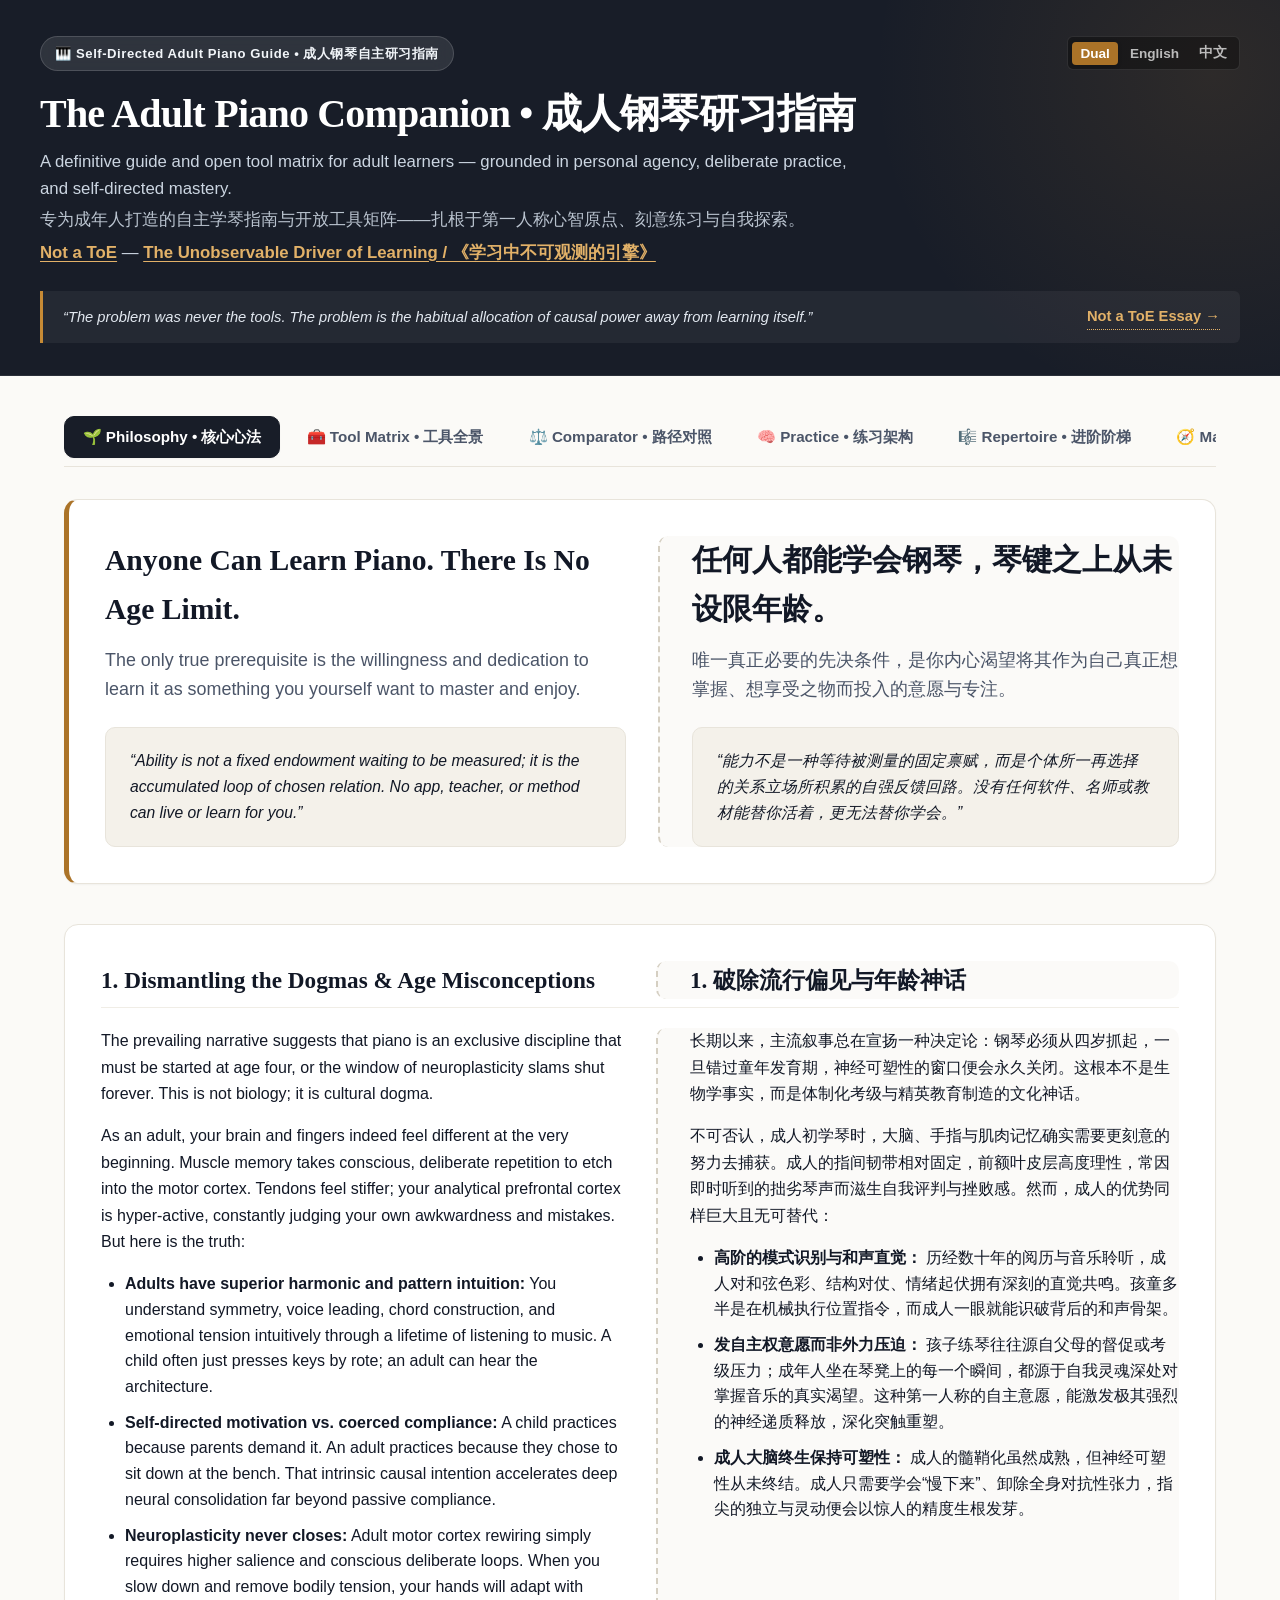
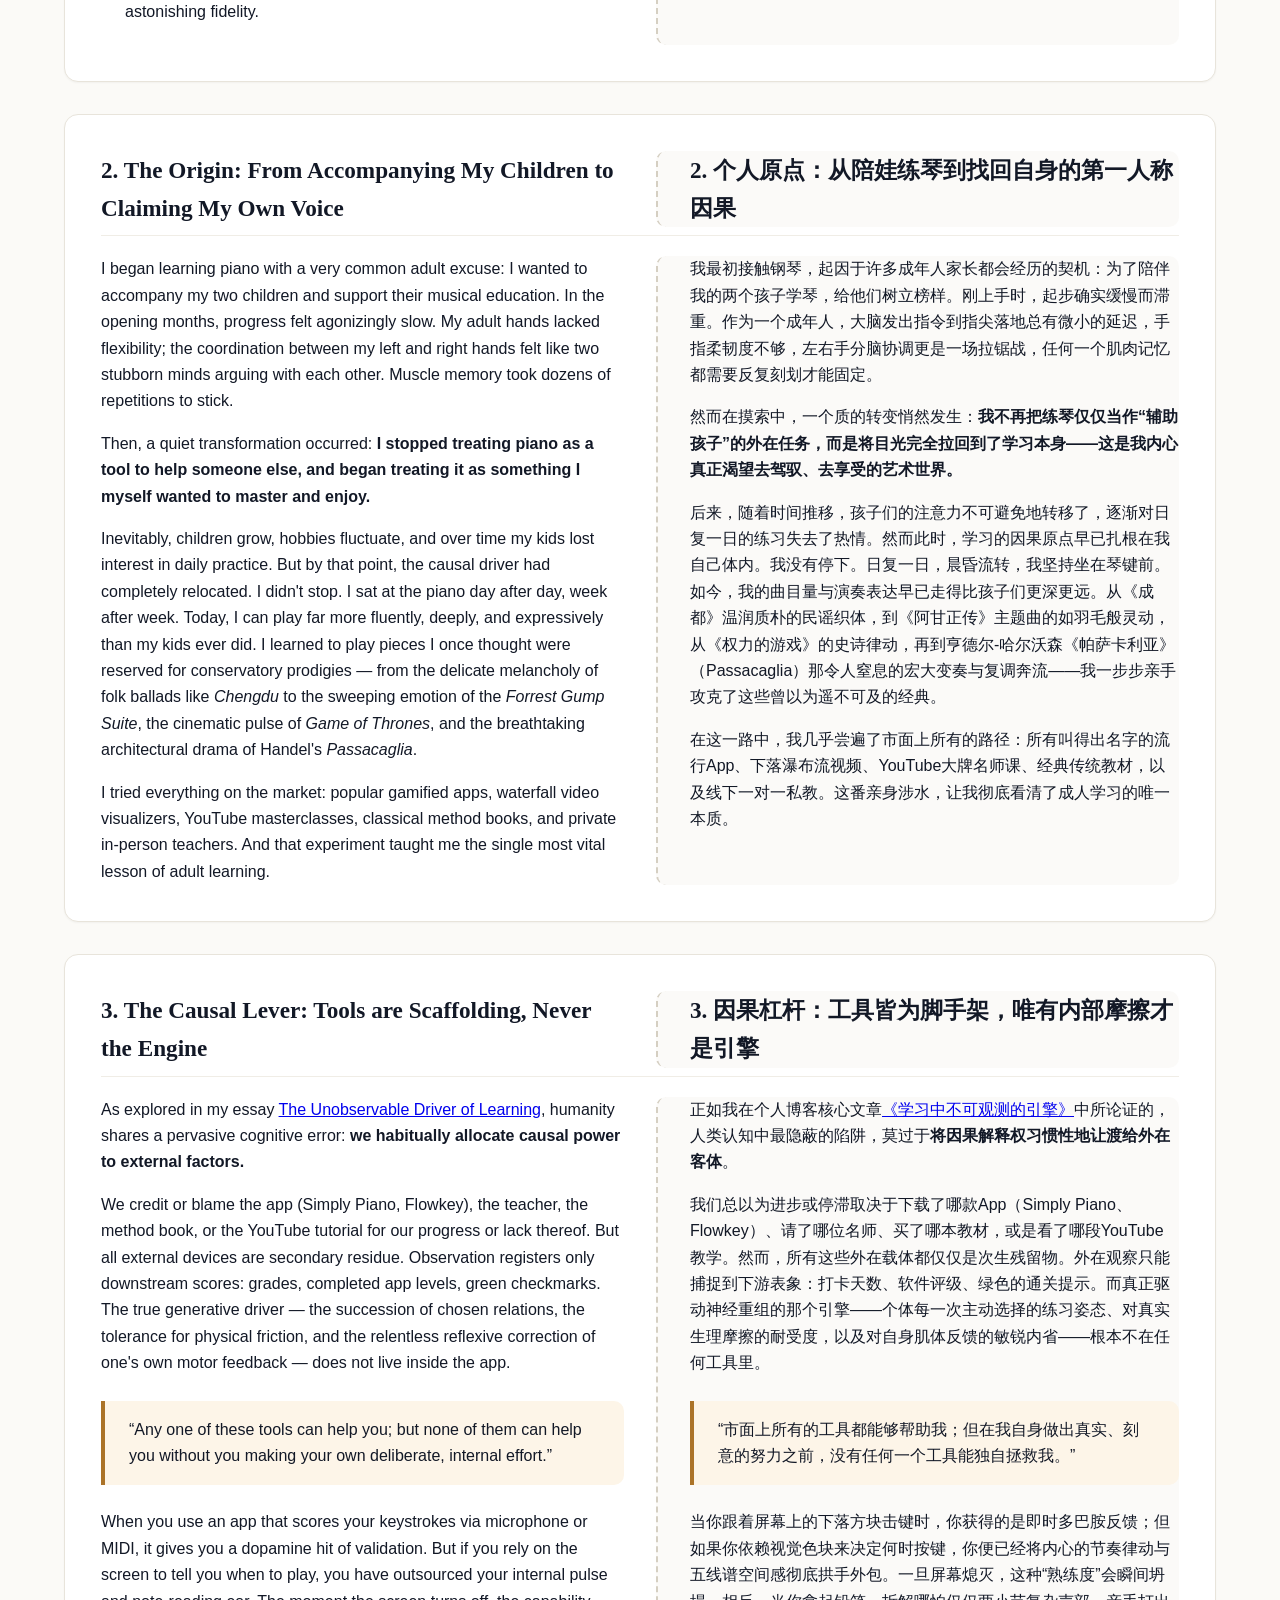
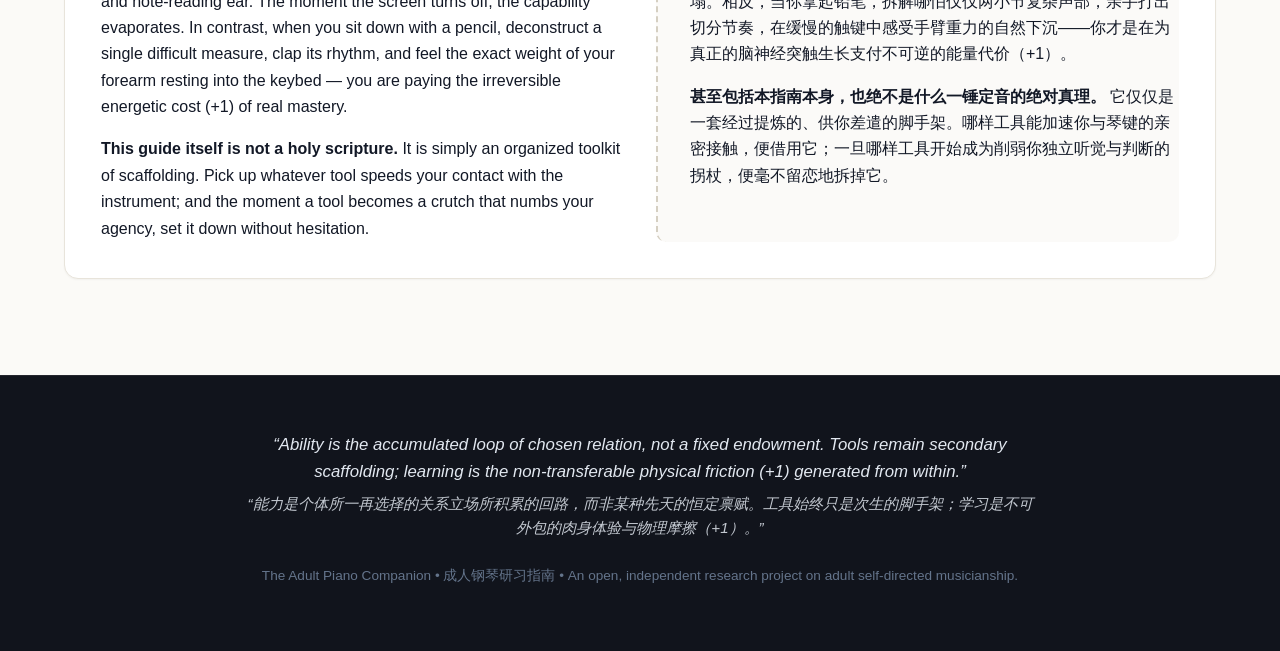
==== index.html @ a23da020 "Initial commit: The Adult Piano Companion (Dual language minimal guide)" ====
<!DOCTYPE html>
<html lang="en">
<head>
  <meta charset="UTF-8">
  <meta name="viewport" content="width=device-width, initial-scale=1.0">
  <title>The Adult Piano Companion • 成人钢琴研习指南与工具全景</title>
  <meta name="description" content="A definitive, minimal, and elegant guide to learning piano as an adult. Comprehensive tool matrix, trade-off comparisons, deliberate practice frameworks, and curated repertoire ladders grounded in personal agency.">
  <meta http-equiv="Cache-Control" content="no-cache, no-store, must-revalidate">
  <meta http-equiv="Pragma" content="no-cache">
  <meta http-equiv="Expires" content="0">
  <link rel="stylesheet" href="styles.css?v=20260910">
  <link rel="icon" href="data:image/svg+xml,<svg xmlns=%22http://www.w3.org/2000/svg%22 viewBox=%220 0 100 100%22><text y=%22.9em%22 font-size=%2290%22>🎹</text></svg>">
</head>
<body>

  <!-- Site Header -->
  <header id="site-header">
    <div class="header-container">
      <div class="header-top-bar">
        <span id="site-badge" class="site-badge">🎹 Self-Directed Adult Piano Guide</span>

        <!-- Language Switcher: Dual / English / 中文 -->
        <div class="lang-switcher-wrapper" aria-label="Language Mode">
          <div class="lang-row">
            <button class="lang-btn active" data-mode="dual">Dual</button>
            <button class="lang-btn" data-mode="en">English</button>
            <button class="lang-btn" data-mode="zh">中文</button>
          </div>
        </div>
      </div>

      <h1 id="site-title">The Adult Piano Companion</h1>
      <p id="site-subtitle">
        A definitive guide and open tool matrix for adult learners — grounded in personal agency, deliberate practice, and the living philosophy of self-directed mastery.
      </p>

      <!-- Ground Quote Bar -->
      <div class="ground-quote-bar">
        <span>“The problem was never the tools. The problem is the habitual allocation of causal power away from learning itself.”</span>
        <a href="https://powerpig99.github.io/not-a-toe/posts/the-unobservable-driver-of-learning/" target="_blank" rel="noopener noreferrer">Not a ToE Essay →</a>
      </div>
    </div>
  </header>

  <!-- Main Content -->
  <main>
    <!-- Navigation Tabs -->
    <div class="nav-tabs-wrapper">
      <nav class="nav-tabs" aria-label="Main Navigation">
        <button id="tab-btn-philosophy" class="tab-btn active" data-tab="philosophy">🌱 Philosophy & Ground</button>
        <button id="tab-btn-matrix" class="tab-btn" data-tab="matrix">🧰 Tool Matrix</button>
        <button id="tab-btn-comparator" class="tab-btn" data-tab="comparator">⚖️ Trade-off Comparator</button>
        <button id="tab-btn-practice" class="tab-btn" data-tab="practice">🧠 Practice Architecture</button>
        <button id="tab-btn-repertoire" class="tab-btn" data-tab="repertoire">🎼 Repertoire Ladder</button>
        <button id="tab-btn-matcher" class="tab-btn" data-tab="matcher">🧭 Toolkit Matcher</button>
      </nav>
    </div>

    <!-- TAB 1: Philosophy & Ground -->
    <section id="tab-philosophy" class="tab-pane active">
      <div id="philosophy-content">
        <!-- Rendered by app.js -->
      </div>
    </section>

    <!-- TAB 2: Tool Matrix -->
    <section id="tab-matrix" class="tab-pane">
      <!-- Search & Filters -->
      <div class="controls-panel">
        <div class="search-box">
          <span class="search-icon">🔍</span>
          <input type="text" id="search-input" class="search-input" placeholder="Search by tool, book, app, author, technique, or keyword...">
        </div>

        <div class="filters-wrapper">
          <!-- Category Filter -->
          <div class="filter-row">
            <span class="filter-label">Category:</span>
            <div class="pill-group">
              <button id="filter-cat-all" class="pill-btn active" data-cat="all">All Categories</button>
              <button id="filter-cat-apps" class="pill-btn" data-cat="apps">Interactive Apps</button>
              <button id="filter-cat-scores" class="pill-btn" data-cat="scores">Sheet Music & Readers</button>
              <button id="filter-cat-theory" class="pill-btn" data-cat="theory">Ear Training & Theory</button>
              <button id="filter-cat-youtube" class="pill-btn" data-cat="youtube">YouTube Mentors</button>
              <button id="filter-cat-books" class="pill-btn" data-cat="books">Method Books & Literature</button>
              <button id="filter-cat-hardware" class="pill-btn" data-cat="hardware">Hardware & Ergonomics</button>
            </div>
          </div>

          <!-- Skill Level Filter -->
          <div class="filter-row">
            <span class="filter-label">Level:</span>
            <div class="pill-group">
              <button id="filter-level-all" class="pill-btn active" data-level="all">All Stages</button>
              <button id="filter-level-beginner" class="pill-btn" data-level="beginner">Absolute Beginner</button>
              <button id="filter-level-intermediate" class="pill-btn" data-level="intermediate">Intermediate</button>
              <button id="filter-level-advanced" class="pill-btn" data-level="advanced">Advanced</button>
            </div>
          </div>

          <!-- Cost Filter -->
          <div class="filter-row">
            <span class="filter-label">Cost:</span>
            <div class="pill-group">
              <button id="filter-cost-all" class="pill-btn active" data-cost="all">Any Cost</button>
              <button id="filter-cost-free" class="pill-btn" data-cost="free">Free / Open</button>
              <button id="filter-cost-paid" class="pill-btn" data-cost="paid">Paid / Sub</button>
            </div>
          </div>
        </div>
      </div>

      <!-- Results Meta -->
      <div class="tool-results-bar">
        <span id="tool-count">Showing 32 curated resources</span>
      </div>

      <!-- Tools Grid -->
      <div id="tool-grid" class="tool-grid">
        <!-- Rendered by app.js -->
      </div>
    </section>

    <!-- TAB 3: Trade-off Comparator -->
    <section id="tab-comparator" class="tab-pane">
      <div class="section-intro">
        <h2 class="section-title">Critical Trade-offs in Adult Piano Learning</h2>
        <p class="section-subtitle">Every tool or methodology is temporary scaffolding. Compare alternatives honestly to find your genuine high-leverage driver.</p>
      </div>
      <div id="comparator-content">
        <!-- Rendered by app.js -->
      </div>
    </section>

    <!-- TAB 4: Practice Architecture & Neuroplasticity -->
    <section id="tab-practice" class="tab-pane">
      <div class="section-intro">
        <h2 class="section-title">Adult Neuroplasticity & Practice Architecture</h2>
        <p class="section-subtitle">Adults do not lack neurological adaptability; they lack deliberate, tension-free feedback loops. Master the four-stage cycle and time-boxed blueprints.</p>
      </div>
      <div id="practice-content">
        <!-- Rendered by app.js -->
      </div>
    </section>

    <!-- TAB 5: Repertoire Ladder -->
    <section id="tab-repertoire" class="tab-pane">
      <div class="section-intro">
        <h2 class="section-title">Curated Adult Repertoire Ladder</h2>
        <p class="section-subtitle">Progressive musical milestones that respect adult sensibilities — from foundational coordination to expressive masterpieces like Chengdu, Forrest Gump, and Handel's Passacaglia.</p>
      </div>
      <div id="repertoire-content">
        <!-- Rendered by app.js -->
      </div>
    </section>

    <!-- TAB 6: Interactive Toolkit Matcher -->
    <section id="tab-matcher" class="tab-pane">
      <div class="section-intro" style="text-align: center;">
        <h2 class="section-title">Interactive Toolkit Matcher</h2>
        <p class="section-subtitle" style="margin: 0 auto;">Answer 4 brief questions to instantly generate your tailored self-directed learning blueprint and practice cadence.</p>
      </div>
      <div id="matcher-content">
        <!-- Rendered by app.js -->
      </div>
    </section>
  </main>

  <!-- Tool Detail Modal Drawer -->
  <div id="tool-modal-overlay" class="modal-overlay" role="dialog" aria-modal="true">
    <div class="modal-content">
      <button id="tool-modal-close" class="modal-close-btn" aria-label="Close Modal">✕</button>
      <div id="tool-modal-body">
        <!-- Injected dynamically -->
      </div>
    </div>
  </div>

  <!-- Site Footer -->
  <footer id="site-footer">
    <div class="footer-container" style="max-width: 900px; margin: 0 auto;">
      <p id="footer-quote" class="footer-quote">
        “Ability is the accumulated loop of chosen relation, not a fixed endowment. Tools remain secondary scaffolding; learning is the non-transferable physical friction (+1) generated from within.”
      </p>
      <p id="footer-note" class="footer-note">
        The Adult Piano Companion • An open, independent research project on adult self-directed musicianship.
      </p>
    </div>
  </footer>

  <!-- Scripts -->
  <script src="i18n.js"></script>
  <script src="app.js"></script>
</body>
</html>
---- styles.css ----
/* ==========================================================================
   The Adult Piano Companion - Design System & Styles
   Minimal, Elegant, Ivory/Ebony Aesthetics for Self-Directed Learners
   ========================================================================== */

:root {
  --bg: #fbfaf7;
  --bg-subtle: #f4f1ea;
  --surface: #ffffff;
  --surface-raised: #ffffff;
  --surface-hover: #faf8f3;
  --border: #e8e4db;
  --border-light: #f0ede6;
  --border-dark: #d5cfc2;

  --ink-primary: #121826;
  --ink-secondary: #4b5568;
  --ink-muted: #738096;
  --ink-faint: #9aa5b6;

  --accent-bronze: #ab7328;
  --accent-bronze-dark: #8c5a1a;
  --accent-bronze-light: #fdf5e8;
  --accent-gold: #c68a35;

  --piano-black: #11141c;
  --piano-ebony: #181d28;
  --piano-ivory: #fffffb;

  --badge-green: #1a4d36;
  --badge-green-bg: #e8f5ee;
  --badge-blue: #1d4ed8;
  --badge-blue-bg: #eff6ff;
  --badge-purple: #6b21a8;
  --badge-purple-bg: #f5f3ff;
  --badge-amber: #b45309;
  --badge-amber-bg: #fef3c7;

  --radius-sm: 6px;
  --radius-md: 10px;
  --radius-lg: 14px;
  --radius-xl: 20px;
  --radius-full: 9999px;

  --shadow-sm: 0 1px 2px rgba(18, 24, 38, 0.04);
  --shadow-md: 0 4px 12px rgba(18, 24, 38, 0.06);
  --shadow-lg: 0 10px 25px -4px rgba(18, 24, 38, 0.08), 0 4px 10px -2px rgba(18, 24, 38, 0.04);
  --shadow-lift: 0 14px 30px -4px rgba(18, 24, 38, 0.12);

  --transition-fast: 0.15s cubic-bezier(0.4, 0, 0.2, 1);
  --transition-smooth: 0.25s cubic-bezier(0.16, 1, 0.3, 1);
}

/* Reset & Box Sizing */
*, *::before, *::after {
  box-sizing: border-box;
  margin: 0;
  padding: 0;
}

html {
  font-size: 16px;
  scroll-behavior: smooth;
  -webkit-text-size-adjust: 100%;
}

body {
  font-family: -apple-system, BlinkMacSystemFont, "Segoe UI", Roboto, "PingFang SC", "Hiragino Sans GB", "Microsoft YaHei", sans-serif;
  background-color: var(--bg);
  color: var(--ink-primary);
  line-height: 1.65;
  -webkit-font-smoothing: antialiased;
  -moz-osx-font-smoothing: grayscale;
}

/* Header & Banner */
header#site-header {
  background: var(--piano-ebony);
  color: #ffffff;
  padding: 2.25rem 1.5rem 2rem;
  border-bottom: 1px solid rgba(255, 255, 255, 0.08);
  position: relative;
  overflow: hidden;
}

header#site-header::after {
  content: "";
  position: absolute;
  top: 0;
  right: 0;
  bottom: 0;
  width: 35%;
  background: radial-gradient(circle at 85% 20%, rgba(198, 138, 53, 0.12) 0%, transparent 70%);
  pointer-events: none;
}

.header-container {
  max-width: 1200px;
  margin: 0 auto;
  position: relative;
  z-index: 2;
}

.header-top-bar {
  display: flex;
  justify-content: space-between;
  align-items: center;
  margin-bottom: 1.25rem;
  flex-wrap: wrap;
  gap: 1rem;
}

.site-badge {
  display: inline-flex;
  align-items: center;
  gap: 0.5rem;
  background-color: rgba(255, 255, 255, 0.1);
  backdrop-filter: blur(10px);
  color: #f1f5f9;
  font-size: 0.82rem;
  font-weight: 600;
  letter-spacing: 0.04em;
  padding: 0.35rem 0.9rem;
  border-radius: var(--radius-full);
  border: 1px solid rgba(255, 255, 255, 0.15);
}

/* Language Switcher */
.lang-switcher-wrapper {
  display: inline-flex;
  flex-direction: row;
  align-items: center;
  gap: 8px;
}

.lang-row {
  display: inline-flex;
  align-items: center;
  gap: 4px;
  background: rgba(0, 0, 0, 0.35);
  padding: 3px 4px;
  border-radius: var(--radius-sm);
  border: 1px solid rgba(255, 255, 255, 0.1);
}

.lang-btn {
  background: transparent;
  border: none;
  color: rgba(255, 255, 255, 0.7);
  font-size: 0.85rem;
  font-weight: 600;
  padding: 4px 8px;
  border-radius: 4px;
  cursor: pointer;
  transition: var(--transition-fast);
  display: inline-flex;
  align-items: center;
  gap: 4px;
}

.lang-btn:hover {
  color: #ffffff;
  background: rgba(255, 255, 255, 0.12);
}

.lang-btn.active {
  background: var(--accent-bronze);
  color: #ffffff;
  box-shadow: 0 1px 4px rgba(0, 0, 0, 0.2);
}

.secondary-lang-row .lang-btn {
  font-size: 0.8rem;
  opacity: 0.85;
}

.secondary-lang-row .lang-btn.active {
  background: rgba(255, 255, 255, 0.25);
  color: #ffffff;
}

/* Header Headings */
h1#site-title {
  font-family: "Playfair Display", Georgia, "Times New Roman", serif;
  font-size: 2.5rem;
  font-weight: 700;
  letter-spacing: -0.02em;
  line-height: 1.15;
  margin-bottom: 0.75rem;
  color: #ffffff;
}

p#site-subtitle {
  font-size: 1.05rem;
  color: #cbd5e1;
  max-width: 820px;
  line-height: 1.6;
}

.blog-subtitle-link {
  color: #e2b168;
  font-weight: 600;
  text-decoration: underline;
  text-underline-offset: 3px;
  transition: var(--transition-fast);
}

.blog-subtitle-link:hover {
  color: #ffffff;
}

/* Ground Anchor Quote Banner */
.ground-quote-bar {
  margin-top: 1.5rem;
  background: rgba(255, 255, 255, 0.05);
  border-left: 3px solid var(--accent-gold);
  padding: 0.85rem 1.25rem;
  border-radius: 0 var(--radius-sm) var(--radius-sm) 0;
  font-size: 0.92rem;
  color: #e2e8f0;
  font-style: italic;
  display: flex;
  align-items: center;
  justify-content: space-between;
  flex-wrap: wrap;
  gap: 0.5rem;
}

.ground-quote-bar a {
  color: #e2b168;
  font-style: normal;
  font-weight: 600;
  text-decoration: none;
  border-bottom: 1px dotted #e2b168;
}

.ground-quote-bar a:hover {
  color: #ffffff;
  border-bottom-color: #ffffff;
}

/* Main Container */
main {
  max-width: 1200px;
  margin: 0 auto;
  padding: 2rem 1.5rem 4rem;
}

/* Navigation Tabs */
.nav-tabs-wrapper {
  margin-bottom: 2rem;
  border-bottom: 1px solid var(--border);
  position: sticky;
  top: 0;
  background: var(--bg);
  z-index: 20;
  padding-top: 0.5rem;
}

.nav-tabs {
  display: flex;
  gap: 0.5rem;
  overflow-x: auto;
  scrollbar-width: none;
  -webkit-overflow-scrolling: touch;
  padding-bottom: 0.5rem;
}

.nav-tabs::-webkit-scrollbar {
  display: none;
}

.tab-btn {
  background: transparent;
  border: 1px solid transparent;
  font-size: 0.95rem;
  font-weight: 600;
  color: var(--ink-secondary);
  padding: 0.6rem 1.1rem;
  border-radius: var(--radius-md);
  cursor: pointer;
  white-space: nowrap;
  transition: var(--transition-fast);
  display: inline-flex;
  align-items: center;
  gap: 0.45rem;
}

.tab-btn:hover {
  background: var(--bg-subtle);
  color: var(--ink-primary);
}

.tab-btn.active {
  background: var(--piano-ebony);
  color: #ffffff;
  border-color: var(--piano-ebony);
  box-shadow: var(--shadow-sm);
}

/* Section Containers */
section.tab-pane {
  display: none;
  animation: fadeIn 0.3s cubic-bezier(0.16, 1, 0.3, 1);
}

section.tab-pane.active {
  display: block;
}

@keyframes fadeIn {
  from { opacity: 0; transform: translateY(6px); }
  to { opacity: 1; transform: translateY(0); }
}

/* Section Header Typography */
.section-intro {
  margin-bottom: 2rem;
}

.section-title {
  font-family: "Playfair Display", Georgia, serif;
  font-size: 2rem;
  color: var(--ink-primary);
  margin-bottom: 0.4rem;
  letter-spacing: -0.01em;
}

.section-subtitle {
  font-size: 1.05rem;
  color: var(--ink-secondary);
  max-width: 800px;
}

/* ==========================================================================
   Bilingual Container for Dual Mode
   ========================================================================== */
.bilingual-grid {
  display: grid;
  grid-template-columns: 1fr;
  gap: 1.5rem;
}

.has-secondary-lang .bilingual-grid {
  grid-template-columns: 1fr 1fr;
  gap: 2rem;
}

.bilingual-col-primary {
  min-width: 0;
}

.bilingual-col-secondary {
  min-width: 0;
  border-left: 2px dashed var(--border-dark);
  padding-left: 2rem;
  background: rgba(244, 241, 234, 0.35);
  border-radius: var(--radius-md);
}

.bilingual-badge-tag {
  display: inline-block;
  font-size: 0.72rem;
  font-weight: 700;
  text-transform: uppercase;
  letter-spacing: 0.08em;
  padding: 2px 6px;
  border-radius: 4px;
  margin-bottom: 0.75rem;
  background: var(--border-dark);
  color: var(--ink-secondary);
}

/* ==========================================================================
   Tab 1: Philosophy Section Styles
   ========================================================================== */
.philosophy-hero-card {
  background: var(--surface);
  border: 1px solid var(--border);
  border-radius: var(--radius-lg);
  padding: 2.25rem;
  box-shadow: var(--shadow-sm);
  margin-bottom: 2.5rem;
  position: relative;
  border-left: 5px solid var(--accent-bronze);
}

.philosophy-hero-card h2 {
  font-family: "Playfair Display", Georgia, serif;
  font-size: 1.85rem;
  margin-bottom: 0.75rem;
  color: var(--ink-primary);
}

.philosophy-hero-card p.lead {
  font-size: 1.12rem;
  color: var(--ink-secondary);
  margin-bottom: 1.5rem;
  line-height: 1.6;
}

.philosophy-quote-box {
  background: var(--bg-subtle);
  border-radius: var(--radius-md);
  padding: 1.25rem 1.5rem;
  border: 1px solid var(--border);
  font-style: italic;
  color: var(--ink-primary);
  position: relative;
  font-size: 0.98rem;
}

.philosophy-article {
  background: var(--surface);
  border: 1px solid var(--border);
  border-radius: var(--radius-lg);
  padding: 2.25rem;
  margin-bottom: 2rem;
  box-shadow: var(--shadow-sm);
}

.philosophy-article h3 {
  font-family: "Playfair Display", Georgia, serif;
  font-size: 1.45rem;
  margin-bottom: 1.25rem;
  color: var(--ink-primary);
  border-bottom: 1px solid var(--border-light);
  padding-bottom: 0.5rem;
}

.philosophy-article p {
  margin-bottom: 1rem;
  color: var(--ink-primary);
  font-size: 1rem;
}

.philosophy-article p:last-child {
  margin-bottom: 0;
}

.philosophy-article ul {
  margin: 1rem 0 1.25rem 1.5rem;
  color: var(--ink-primary);
}

.philosophy-article li {
  margin-bottom: 0.65rem;
  line-height: 1.6;
}

.philosophy-article blockquote {
  margin: 1.5rem 0;
  padding: 1rem 1.5rem;
  background: var(--accent-bronze-light);
  border-left: 4px solid var(--accent-bronze);
  border-radius: 0 var(--radius-md) var(--radius-md) 0;
  font-weight: 500;
  color: var(--accent-bronze-dark);
}

/* ==========================================================================
   Tab 2: Tool Matrix Section Styles
   ========================================================================== */
.controls-panel {
  background: var(--surface);
  border: 1px solid var(--border);
  border-radius: var(--radius-lg);
  padding: 1.5rem;
  margin-bottom: 2rem;
  box-shadow: var(--shadow-sm);
}

.search-box {
  position: relative;
  margin-bottom: 1.25rem;
}

.search-icon {
  position: absolute;
  left: 1rem;
  top: 50%;
  transform: translateY(-50%);
  font-size: 1.1rem;
  color: var(--ink-muted);
  pointer-events: none;
}

.search-input {
  width: 100%;
  padding: 0.8rem 1rem 0.8rem 2.8rem;
  font-size: 1rem;
  border: 1px solid var(--border);
  border-radius: var(--radius-md);
  background: var(--bg);
  color: var(--ink-primary);
  transition: var(--transition-fast);
  outline: none;
}

.search-input:focus {
  border-color: var(--accent-bronze);
  background: #ffffff;
  box-shadow: 0 0 0 3px rgba(171, 115, 40, 0.15);
}

.filters-wrapper {
  display: flex;
  flex-direction: column;
  gap: 0.85rem;
}

.filter-row {
  display: flex;
  align-items: center;
  gap: 0.65rem;
  flex-wrap: wrap;
}

.filter-label {
  font-size: 0.85rem;
  font-weight: 700;
  color: var(--ink-secondary);
  min-width: 85px;
  text-transform: uppercase;
  letter-spacing: 0.04em;
}

.pill-group {
  display: flex;
  flex-wrap: wrap;
  gap: 0.4rem;
}

.pill-btn {
  background: var(--bg);
  border: 1px solid var(--border);
  font-size: 0.84rem;
  font-weight: 600;
  color: var(--ink-secondary);
  padding: 0.35rem 0.75rem;
  border-radius: var(--radius-full);
  cursor: pointer;
  transition: var(--transition-fast);
}

.pill-btn:hover {
  border-color: var(--ink-muted);
  color: var(--ink-primary);
}

.pill-btn.active {
  background: var(--piano-ebony);
  color: #ffffff;
  border-color: var(--piano-ebony);
}

/* Tool Grid */
.tool-results-bar {
  display: flex;
  justify-content: space-between;
  align-items: center;
  margin-bottom: 1.25rem;
  font-size: 0.9rem;
  color: var(--ink-muted);
}

.tool-grid {
  display: grid;
  grid-template-columns: repeat(auto-fill, minmax(350px, 1fr));
  gap: 1.5rem;
}

.tool-card {
  background: var(--surface);
  border: 1px solid var(--border);
  border-radius: var(--radius-lg);
  padding: 1.6rem;
  box-shadow: var(--shadow-sm);
  display: flex;
  flex-direction: column;
  transition: var(--transition-smooth);
  position: relative;
}

.tool-card:hover {
  transform: translateY(-4px);
  box-shadow: var(--shadow-md);
  border-color: var(--border-dark);
}

.tool-card-header {
  display: flex;
  justify-content: space-between;
  align-items: flex-start;
  gap: 0.75rem;
  margin-bottom: 0.85rem;
}

.tool-card-title {
  font-family: "Playfair Display", Georgia, serif;
  font-size: 1.25rem;
  font-weight: 700;
  color: var(--ink-primary);
  line-height: 1.3;
}

.tool-badge-pill {
  font-size: 0.72rem;
  font-weight: 700;
  padding: 0.25rem 0.6rem;
  border-radius: var(--radius-full);
  text-transform: uppercase;
  letter-spacing: 0.05em;
  white-space: nowrap;
}

.badge-free {
  background: var(--badge-green-bg);
  color: var(--badge-green);
}

.badge-paid {
  background: var(--badge-amber-bg);
  color: var(--badge-amber);
}

.tool-tag-row {
  display: flex;
  flex-wrap: wrap;
  gap: 0.35rem;
  margin-bottom: 1rem;
}

.tool-tag {
  font-size: 0.75rem;
  background: var(--bg-subtle);
  color: var(--ink-secondary);
  padding: 2px 7px;
  border-radius: 4px;
  border: 1px solid var(--border-light);
}

.tool-summary {
  font-size: 0.95rem;
  color: var(--ink-secondary);
  line-height: 1.55;
  margin-bottom: 1.25rem;
  flex-grow: 1;
}

.tool-highlights-box {
  background: var(--bg);
  border-radius: var(--radius-md);
  padding: 0.9rem;
  margin-bottom: 1.25rem;
  font-size: 0.86rem;
  border: 1px solid var(--border-light);
}

.tool-highlights-box strong {
  display: block;
  font-size: 0.78rem;
  text-transform: uppercase;
  letter-spacing: 0.04em;
  color: var(--ink-muted);
  margin-bottom: 0.35rem;
}

.tool-card-footer {
  display: flex;
  justify-content: space-between;
  align-items: center;
  padding-top: 0.85rem;
  border-top: 1px solid var(--border-light);
}

.tool-details-btn {
  background: transparent;
  border: none;
  color: var(--accent-bronze);
  font-weight: 700;
  font-size: 0.9rem;
  cursor: pointer;
  transition: var(--transition-fast);
  padding: 4px 0;
}

.tool-details-btn:hover {
  color: var(--accent-bronze-dark);
  text-decoration: underline;
}

.platform-icons {
  display: flex;
  gap: 0.4rem;
  font-size: 0.85rem;
  color: var(--ink-muted);
}

/* ==========================================================================
   Tab 3: Comparator Section Styles
   ========================================================================== */
.comparator-card {
  background: var(--surface);
  border: 1px solid var(--border);
  border-radius: var(--radius-lg);
  padding: 2.25rem;
  margin-bottom: 2.5rem;
  box-shadow: var(--shadow-sm);
}

.comparator-header {
  margin-bottom: 1.5rem;
  border-bottom: 1px solid var(--border);
  padding-bottom: 1rem;
}

.comparator-topic {
  font-family: "Playfair Display", Georgia, serif;
  font-size: 1.5rem;
  color: var(--ink-primary);
  margin-bottom: 0.35rem;
}

.comparator-overview {
  font-size: 1rem;
  color: var(--ink-secondary);
}

.comparator-duel-grid {
  display: grid;
  grid-template-columns: 1fr 1fr;
  gap: 1.5rem;
  margin-bottom: 1.75rem;
}

.duel-column {
  background: var(--bg);
  border-radius: var(--radius-md);
  padding: 1.4rem;
  border: 1px solid var(--border);
}

.duel-title {
  font-size: 1.15rem;
  font-weight: 700;
  margin-bottom: 1rem;
  color: var(--ink-primary);
  display: flex;
  align-items: center;
  gap: 0.5rem;
}

.duel-list {
  list-style: none;
}

.duel-list li {
  font-size: 0.92rem;
  line-height: 1.5;
  margin-bottom: 0.65rem;
  display: flex;
  align-items: flex-start;
  gap: 0.5rem;
}

.duel-list.pros li::before {
  content: "✓";
  color: #16a34a;
  font-weight: 700;
}

.duel-list.cons li::before {
  content: "✕";
  color: #dc2626;
  font-weight: 700;
}

.comparator-verdict {
  background: var(--accent-bronze-light);
  border-left: 4px solid var(--accent-bronze);
  border-radius: 0 var(--radius-md) var(--radius-md) 0;
  padding: 1.25rem 1.5rem;
}

.verdict-heading {
  font-size: 0.85rem;
  font-weight: 700;
  text-transform: uppercase;
  letter-spacing: 0.06em;
  color: var(--accent-bronze-dark);
  margin-bottom: 0.35rem;
}

.verdict-text {
  font-size: 0.98rem;
  color: var(--ink-primary);
  line-height: 1.6;
}

/* ==========================================================================
   Tab 4: Practice Architecture Styles
   ========================================================================== */
.practice-cycle-grid {
  display: grid;
  grid-template-columns: repeat(auto-fit, minmax(250px, 1fr));
  gap: 1.5rem;
  margin-bottom: 3rem;
}

.cycle-step-card {
  background: var(--surface);
  border: 1px solid var(--border);
  border-radius: var(--radius-lg);
  padding: 1.75rem;
  box-shadow: var(--shadow-sm);
  position: relative;
  overflow: hidden;
}

.cycle-step-number {
  font-family: "Playfair Display", Georgia, serif;
  font-size: 2.8rem;
  font-weight: 800;
  color: rgba(171, 115, 40, 0.18);
  position: absolute;
  top: 0.5rem;
  right: 1rem;
  line-height: 1;
}

.cycle-step-title {
  font-size: 1.15rem;
  font-weight: 700;
  color: var(--ink-primary);
  margin-bottom: 0.75rem;
  position: relative;
  z-index: 1;
}

.cycle-step-desc {
  font-size: 0.94rem;
  color: var(--ink-secondary);
  line-height: 1.6;
  position: relative;
  z-index: 1;
}

.blueprint-container {
  margin-top: 2rem;
}

.blueprint-card {
  background: var(--surface);
  border: 1px solid var(--border);
  border-radius: var(--radius-lg);
  padding: 2rem;
  margin-bottom: 1.5rem;
  box-shadow: var(--shadow-sm);
}

.blueprint-header {
  display: flex;
  align-items: center;
  gap: 1rem;
  margin-bottom: 1.25rem;
  border-bottom: 1px solid var(--border-light);
  padding-bottom: 0.75rem;
}

.blueprint-badge {
  background: var(--piano-ebony);
  color: #ffffff;
  font-weight: 700;
  font-size: 0.95rem;
  padding: 0.4rem 0.9rem;
  border-radius: var(--radius-sm);
}

.blueprint-title {
  font-size: 1.25rem;
  font-weight: 700;
  color: var(--ink-primary);
}

.blueprint-timeline {
  display: flex;
  flex-direction: column;
  gap: 0.75rem;
}

.timeline-item {
  display: flex;
  align-items: flex-start;
  gap: 1rem;
  background: var(--bg);
  padding: 0.85rem 1.1rem;
  border-radius: var(--radius-md);
  border: 1px solid var(--border-light);
}

.timeline-time {
  font-family: ui-monospace, SFMono-Regular, monospace;
  font-size: 0.85rem;
  font-weight: 700;
  color: var(--accent-bronze-dark);
  min-width: 65px;
  background: var(--accent-bronze-light);
  padding: 2px 6px;
  border-radius: 4px;
  text-align: center;
}

.timeline-activity {
  font-size: 0.94rem;
  color: var(--ink-primary);
}

/* ==========================================================================
   Tab 5: Repertoire Ladder Styles
   ========================================================================== */
.ladder-level-card {
  background: var(--surface);
  border: 1px solid var(--border);
  border-radius: var(--radius-lg);
  padding: 2rem;
  margin-bottom: 2rem;
  box-shadow: var(--shadow-sm);
}

.ladder-header {
  display: flex;
  align-items: flex-start;
  gap: 1rem;
  margin-bottom: 1.5rem;
  border-bottom: 1px solid var(--border-light);
  padding-bottom: 1rem;
}

.level-indicator {
  background: var(--accent-bronze);
  color: #ffffff;
  font-family: "Playfair Display", Georgia, serif;
  font-size: 1.3rem;
  font-weight: 700;
  width: 44px;
  height: 44px;
  border-radius: var(--radius-md);
  display: flex;
  align-items: center;
  justify-content: center;
  flex-shrink: 0;
}

.level-titles h3 {
  font-family: "Playfair Display", Georgia, serif;
  font-size: 1.4rem;
  color: var(--ink-primary);
  margin-bottom: 0.25rem;
}

.level-titles p {
  font-size: 0.95rem;
  color: var(--ink-muted);
}

.repertoire-pieces-grid {
  display: grid;
  grid-template-columns: repeat(auto-fit, minmax(320px, 1fr));
  gap: 1.25rem;
}

.piece-card {
  background: var(--bg);
  border: 1px solid var(--border);
  border-radius: var(--radius-md);
  padding: 1.35rem;
}

.piece-title {
  font-size: 1.1rem;
  font-weight: 700;
  color: var(--ink-primary);
  margin-bottom: 0.2rem;
}

.piece-composer {
  font-size: 0.85rem;
  color: var(--accent-bronze-dark);
  font-weight: 600;
  margin-bottom: 0.85rem;
}

.piece-detail-row {
  font-size: 0.9rem;
  margin-bottom: 0.65rem;
  line-height: 1.5;
}

.piece-detail-row strong {
  color: var(--ink-secondary);
}

.piece-tip-box {
  margin-top: 0.85rem;
  padding: 0.75rem;
  background: rgba(255, 255, 255, 0.8);
  border-left: 3px solid var(--accent-bronze);
  border-radius: 0 4px 4px 0;
  font-size: 0.88rem;
  color: var(--ink-primary);
  font-style: italic;
}

/* ==========================================================================
   Tab 6: Interactive Matcher Styles
   ========================================================================== */
.matcher-card {
  background: var(--surface);
  border: 1px solid var(--border);
  border-radius: var(--radius-xl);
  padding: 2.5rem;
  box-shadow: var(--shadow-sm);
  max-width: 860px;
  margin: 0 auto;
}

.quiz-progress-bar {
  height: 6px;
  background: var(--border-light);
  border-radius: var(--radius-full);
  margin-bottom: 2rem;
  overflow: hidden;
}

.quiz-progress-fill {
  height: 100%;
  width: 25%;
  background: var(--accent-bronze);
  transition: width 0.3s ease;
}

.quiz-question-box {
  margin-bottom: 2rem;
}

.quiz-question-title {
  font-family: "Playfair Display", Georgia, serif;
  font-size: 1.45rem;
  color: var(--ink-primary);
  margin-bottom: 1.5rem;
}

.quiz-options-list {
  display: flex;
  flex-direction: column;
  gap: 0.9rem;
}

.quiz-option-btn {
  background: var(--bg);
  border: 2px solid var(--border);
  border-radius: var(--radius-md);
  padding: 1.15rem 1.4rem;
  text-align: left;
  font-size: 1rem;
  color: var(--ink-primary);
  cursor: pointer;
  transition: var(--transition-fast);
  display: flex;
  align-items: center;
  justify-content: space-between;
}

.quiz-option-btn:hover {
  border-color: var(--accent-bronze);
  background: #ffffff;
  transform: translateX(4px);
}

.quiz-option-btn.selected {
  border-color: var(--accent-bronze);
  background: var(--accent-bronze-light);
  font-weight: 600;
}

.quiz-result-container {
  display: none;
  animation: fadeIn 0.4s ease;
}

.quiz-result-box {
  background: var(--bg);
  border: 1px solid var(--border);
  border-radius: var(--radius-lg);
  padding: 2rem;
  margin-bottom: 2rem;
}

.blueprint-result-header {
  margin-bottom: 1.5rem;
  padding-bottom: 1rem;
  border-bottom: 1px solid var(--border);
}

.blueprint-result-header h3 {
  font-family: "Playfair Display", Georgia, serif;
  font-size: 1.6rem;
  color: var(--ink-primary);
}

.recommendation-group {
  margin-bottom: 1.5rem;
}

.recommendation-group h4 {
  font-size: 0.9rem;
  text-transform: uppercase;
  letter-spacing: 0.05em;
  color: var(--accent-bronze-dark);
  margin-bottom: 0.5rem;
}

.recommendation-group ul {
  margin-left: 1.25rem;
  font-size: 0.98rem;
  color: var(--ink-primary);
}

.recommendation-group li {
  margin-bottom: 0.45rem;
}

/* ==========================================================================
   Modal Drawer for Deep Tool View
   ========================================================================== */
.modal-overlay {
  position: fixed;
  top: 0;
  left: 0;
  right: 0;
  bottom: 0;
  background: rgba(17, 20, 28, 0.7);
  backdrop-filter: blur(6px);
  z-index: 100;
  display: none;
  align-items: center;
  justify-content: center;
  padding: 1.5rem;
  animation: fadeIn 0.2s ease;
}

.modal-content {
  background: var(--surface);
  border-radius: var(--radius-xl);
  max-width: 760px;
  width: 100%;
  max-height: 85vh;
  overflow-y: auto;
  box-shadow: var(--shadow-lift);
  border: 1px solid var(--border);
  padding: 2.5rem;
  position: relative;
}

.modal-close-btn {
  position: absolute;
  top: 1.5rem;
  right: 1.5rem;
  background: var(--bg);
  border: 1px solid var(--border);
  border-radius: var(--radius-full);
  width: 36px;
  height: 36px;
  cursor: pointer;
  display: flex;
  align-items: center;
  justify-content: center;
  font-size: 1.1rem;
  color: var(--ink-secondary);
  transition: var(--transition-fast);
}

.modal-close-btn:hover {
  background: var(--ink-primary);
  color: #ffffff;
}

/* Footer */
footer#site-footer {
  background: var(--piano-black);
  color: #94a3b8;
  padding: 3.5rem 1.5rem 4rem;
  border-top: 1px solid rgba(255, 255, 255, 0.08);
  text-align: center;
  font-size: 0.92rem;
}

.footer-quote {
  max-width: 800px;
  margin: 0 auto 1.5rem;
  font-style: italic;
  color: #e2e8f0;
  font-size: 1.05rem;
  line-height: 1.6;
}

.footer-note {
  color: #64748b;
  font-size: 0.85rem;
}

/* ==========================================================================
   Responsive Breakpoints
   ========================================================================== */
@media (max-width: 900px) {
  .has-secondary-lang .bilingual-grid {
    grid-template-columns: 1fr;
    gap: 1.5rem;
  }
  .bilingual-col-secondary {
    border-left: none;
    border-top: 2px dashed var(--border-dark);
    padding-left: 0;
    padding-top: 1.5rem;
  }
  .comparator-duel-grid {
    grid-template-columns: 1fr;
  }
}

@media (max-width: 650px) {
  h1#site-title {
    font-size: 1.9rem;
  }
  .header-top-bar {
    flex-direction: column;
    align-items: flex-start;
  }
  .tool-grid {
    grid-template-columns: 1fr;
  }
  .practice-cycle-grid {
    grid-template-columns: 1fr;
  }
  .modal-content {
    padding: 1.5rem;
  }
}
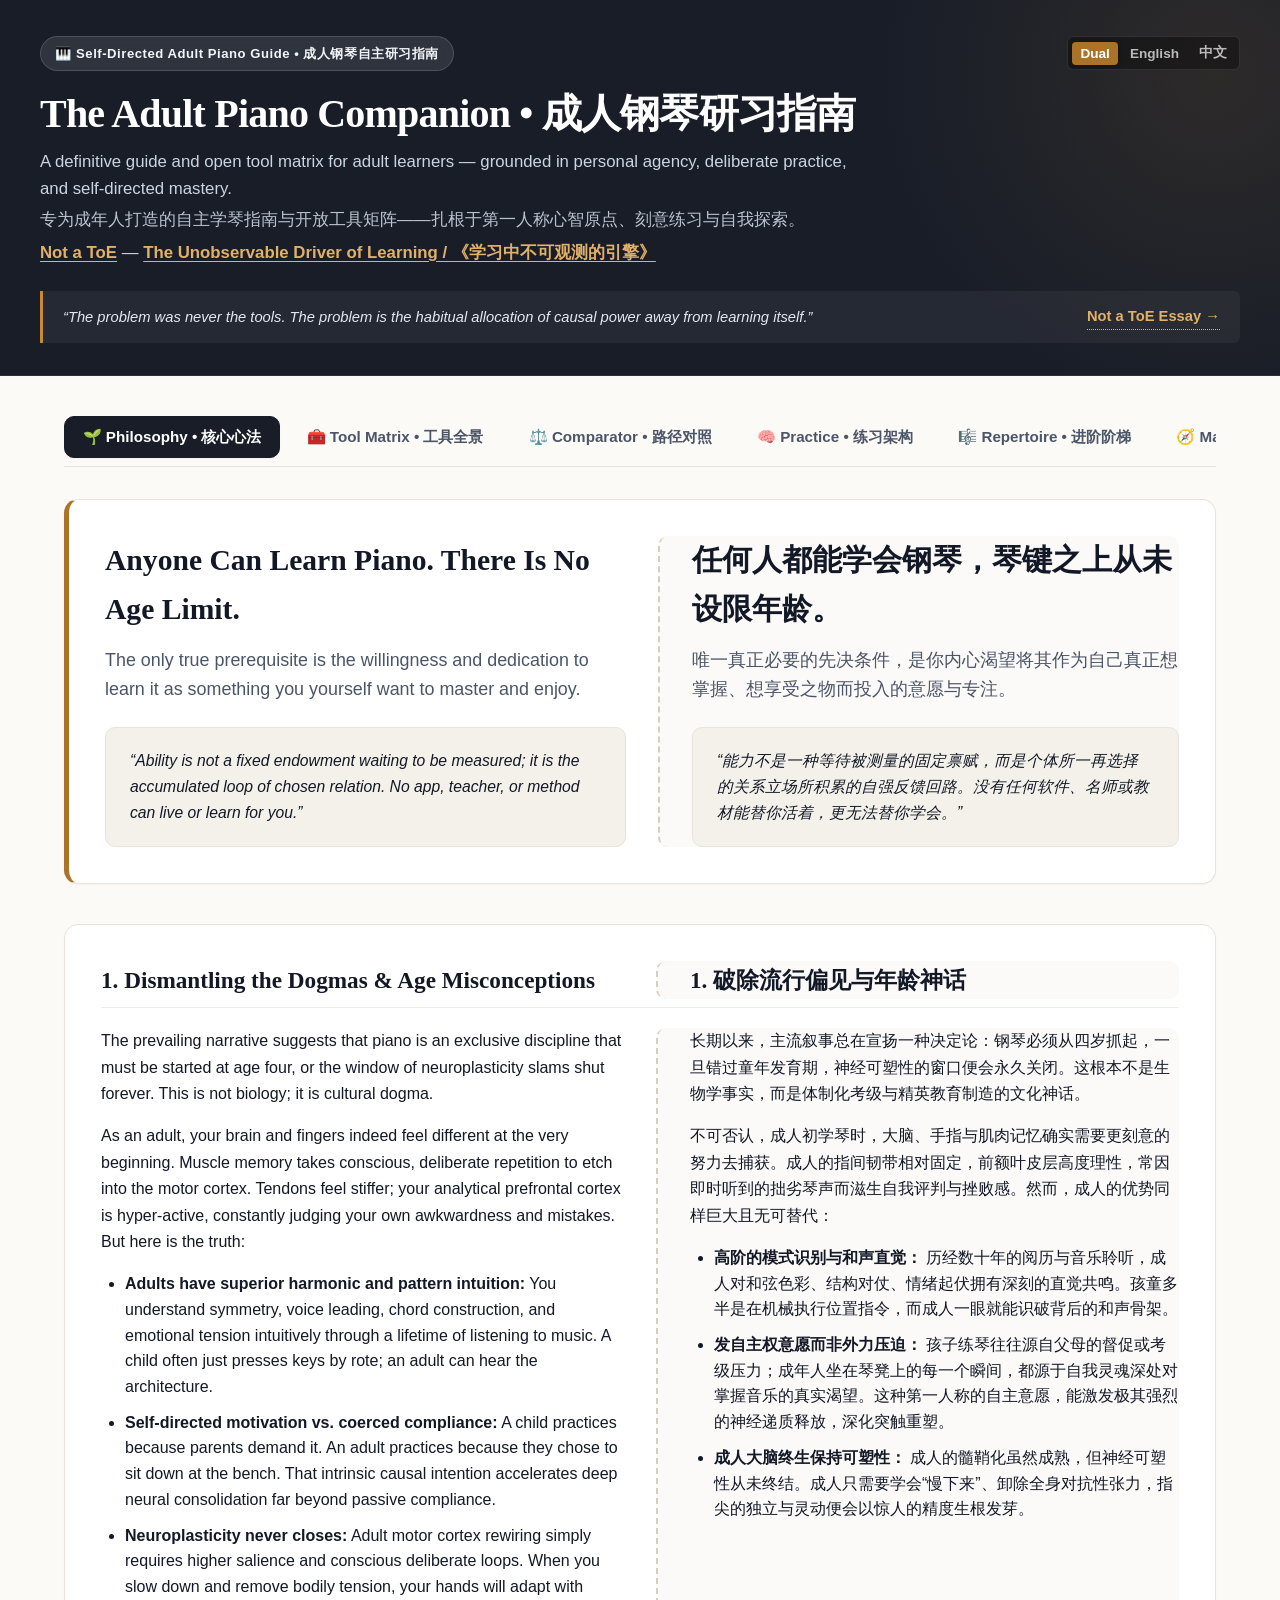
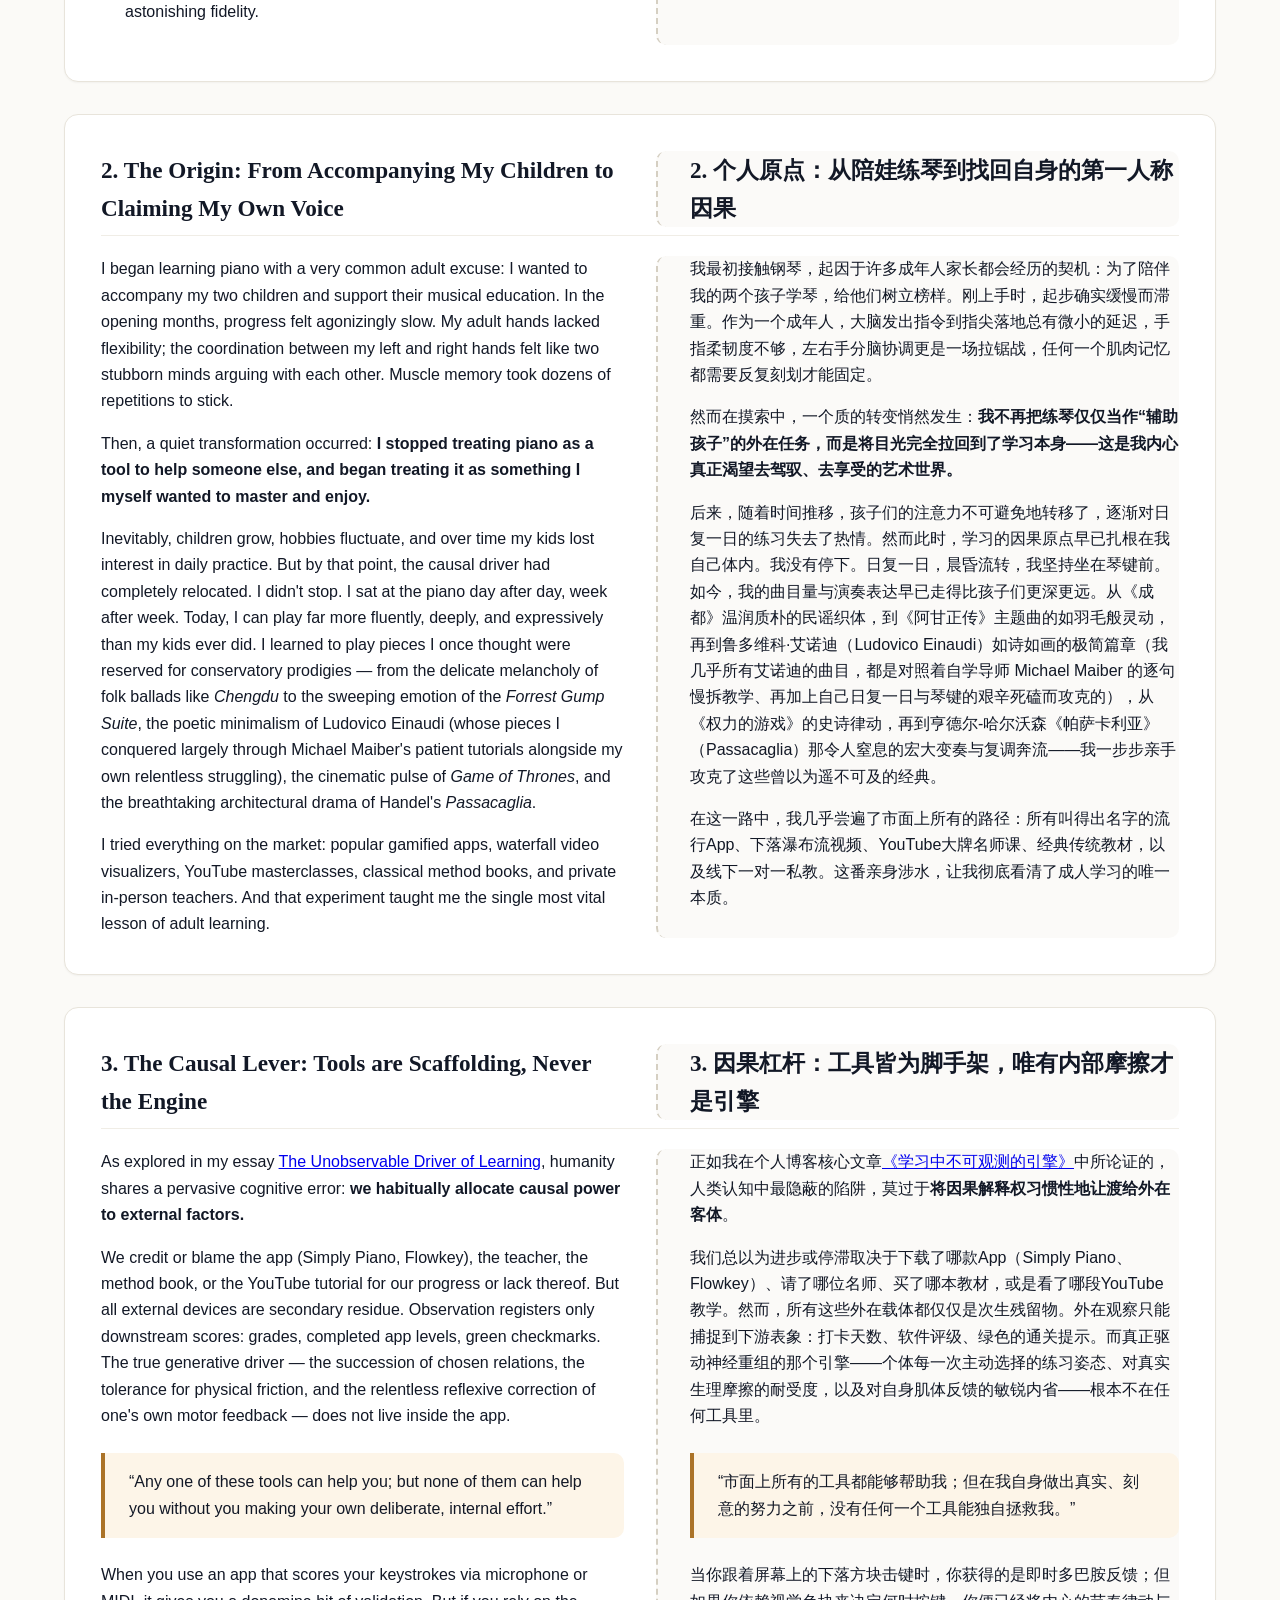
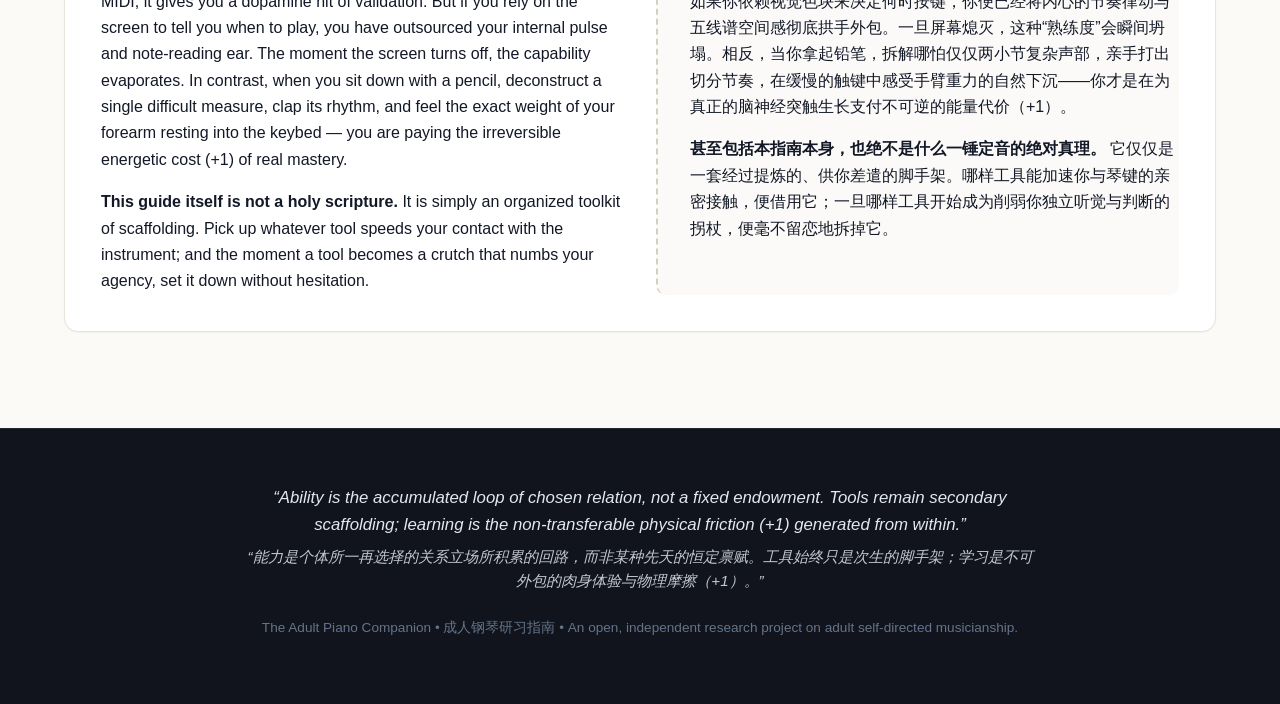
==== commit 8399ff09: "Add Michael Maiber YouTube channel and Ludovico Einaudi repertoire study companion" ====
--- a/index.html
+++ b/index.html
@@ -112,7 +112,7 @@
 
       <!-- Results Meta -->
       <div class="tool-results-bar">
-        <span id="tool-count">Showing 32 curated resources</span>
+        <span id="tool-count">Showing 33 curated resources</span>
       </div>
 
       <!-- Tools Grid -->
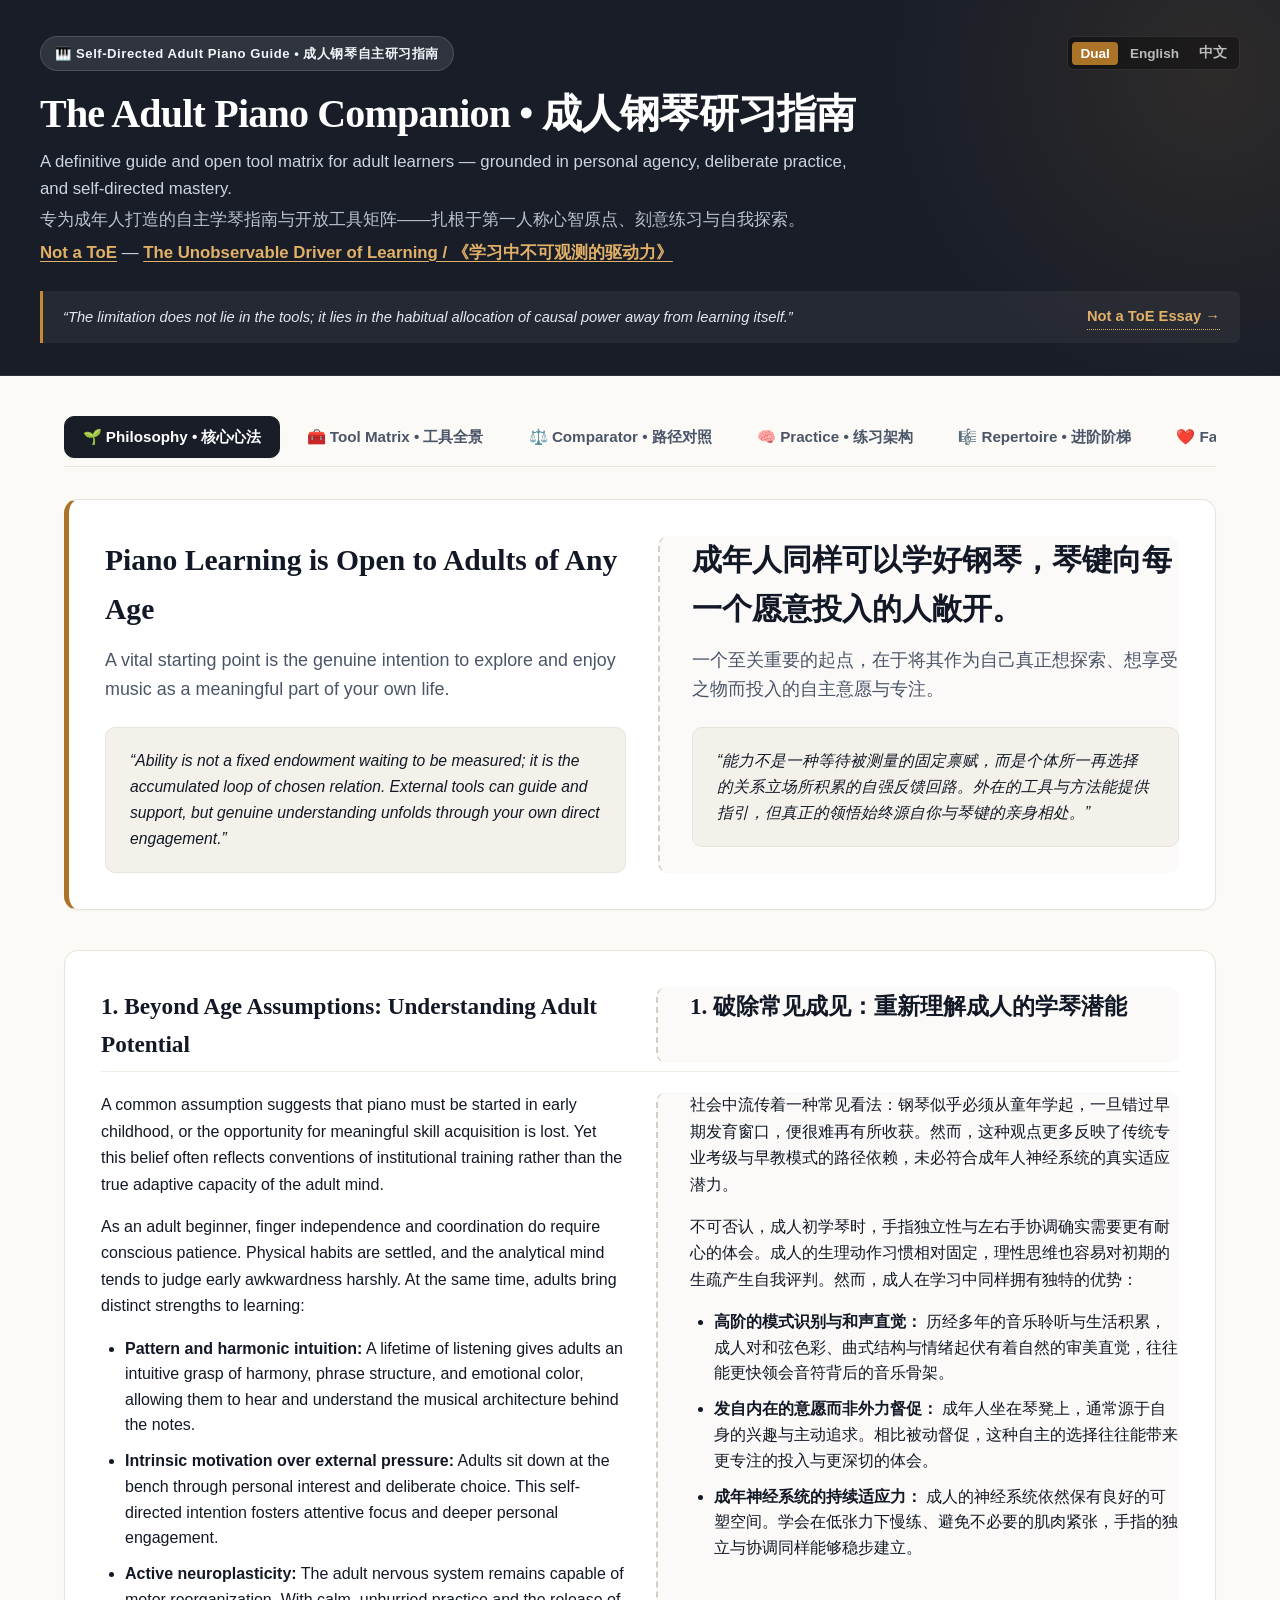
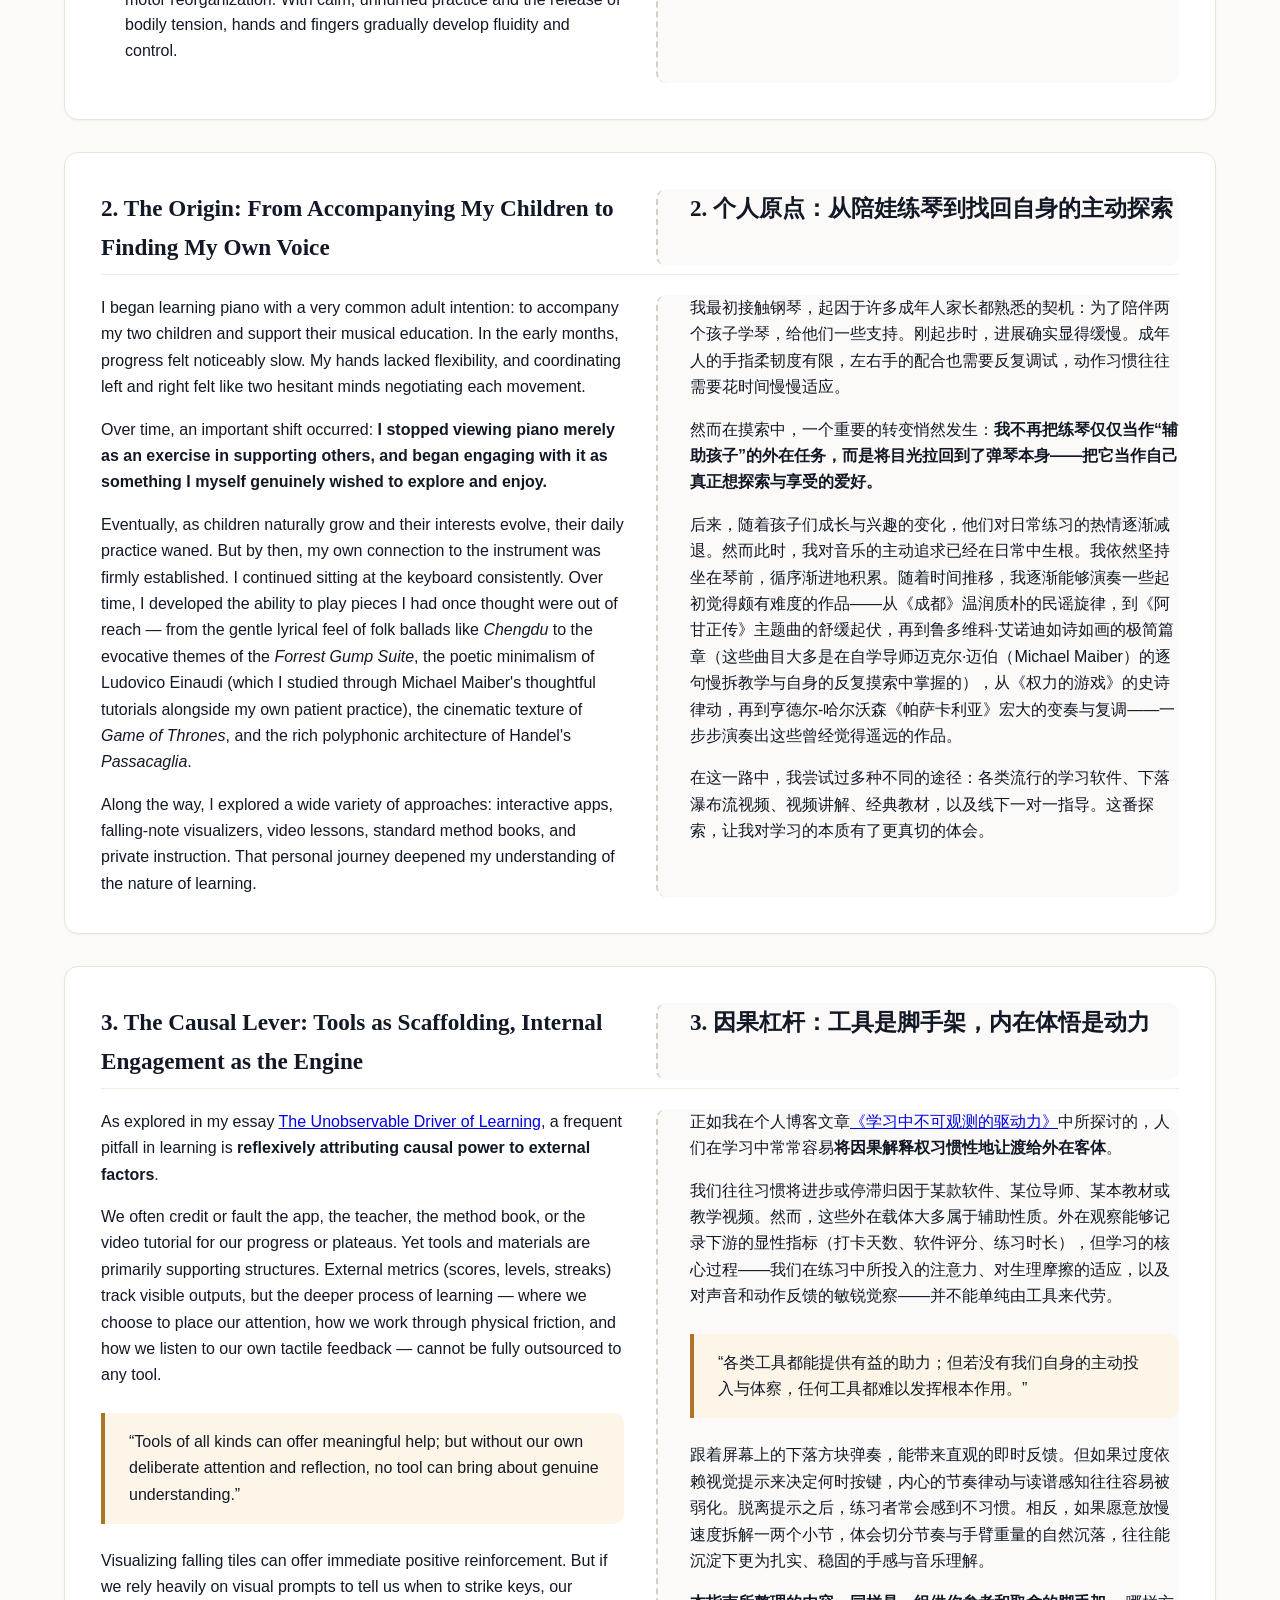
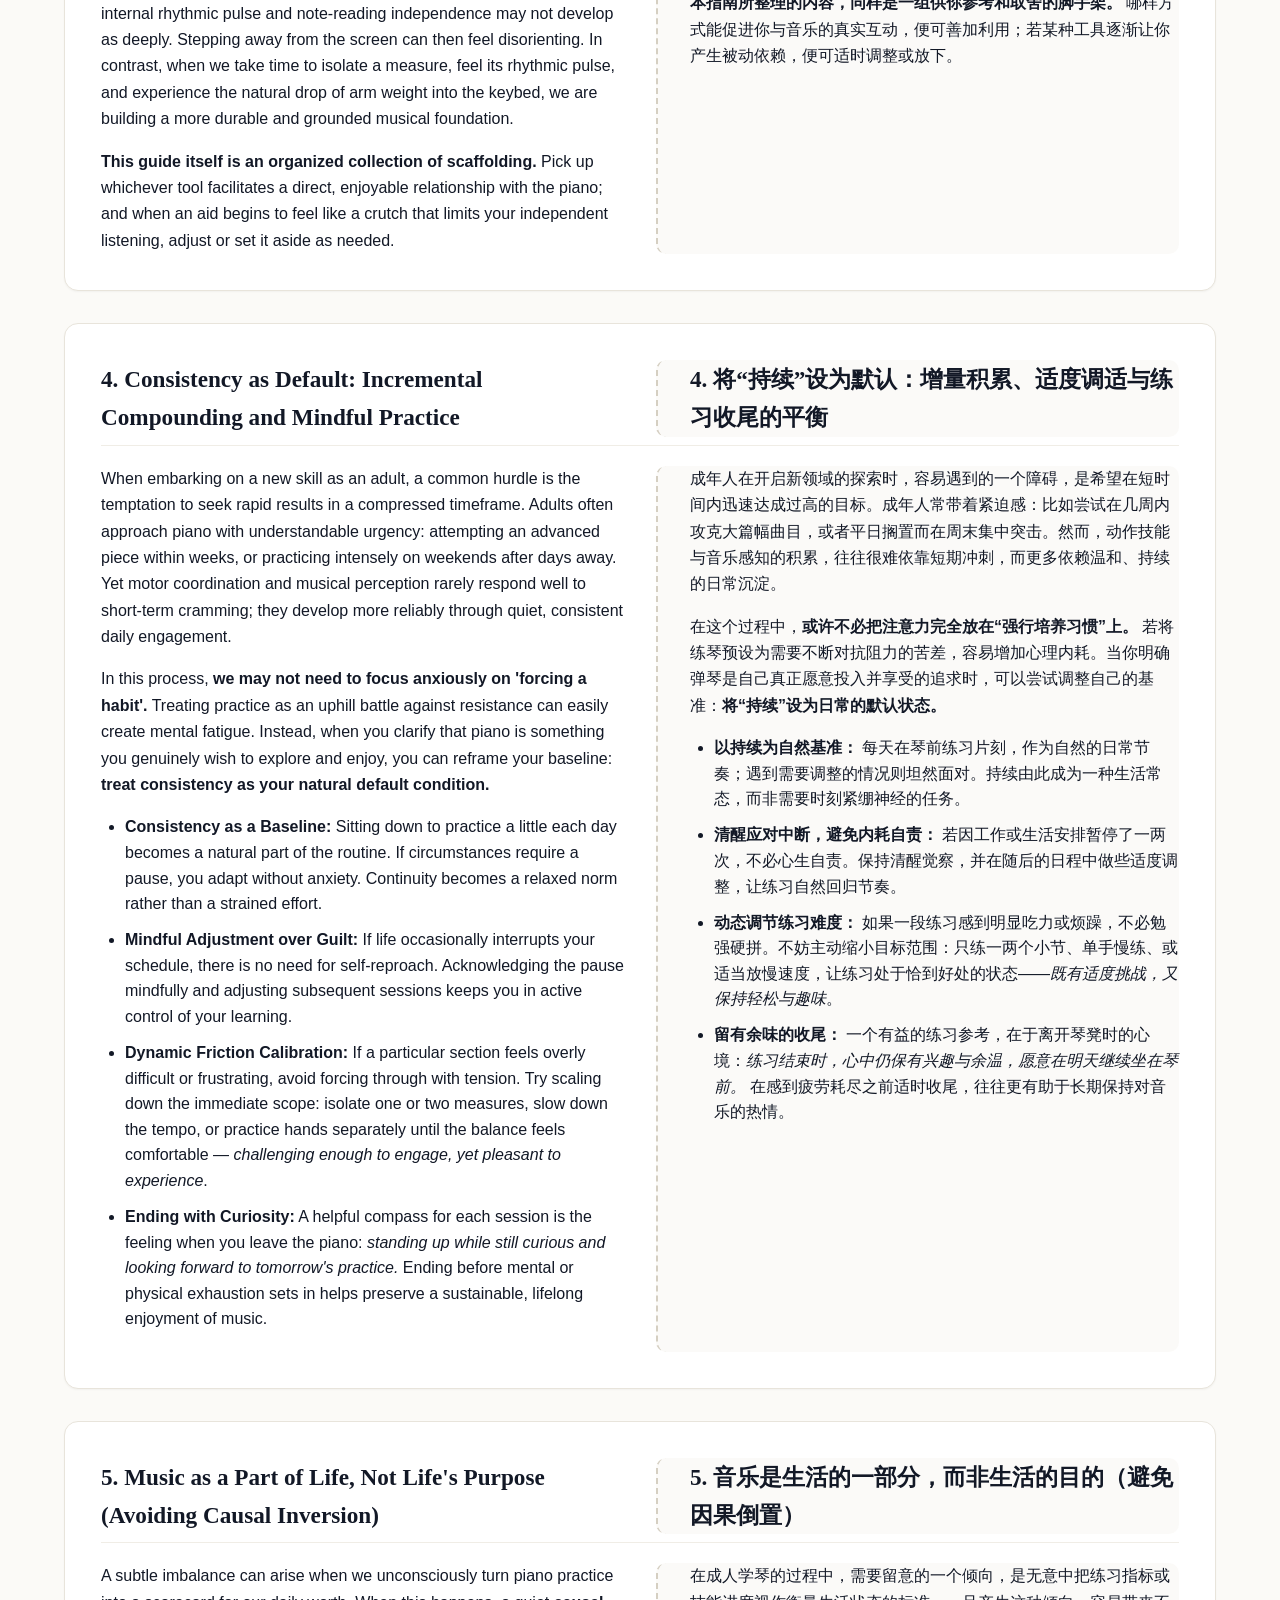
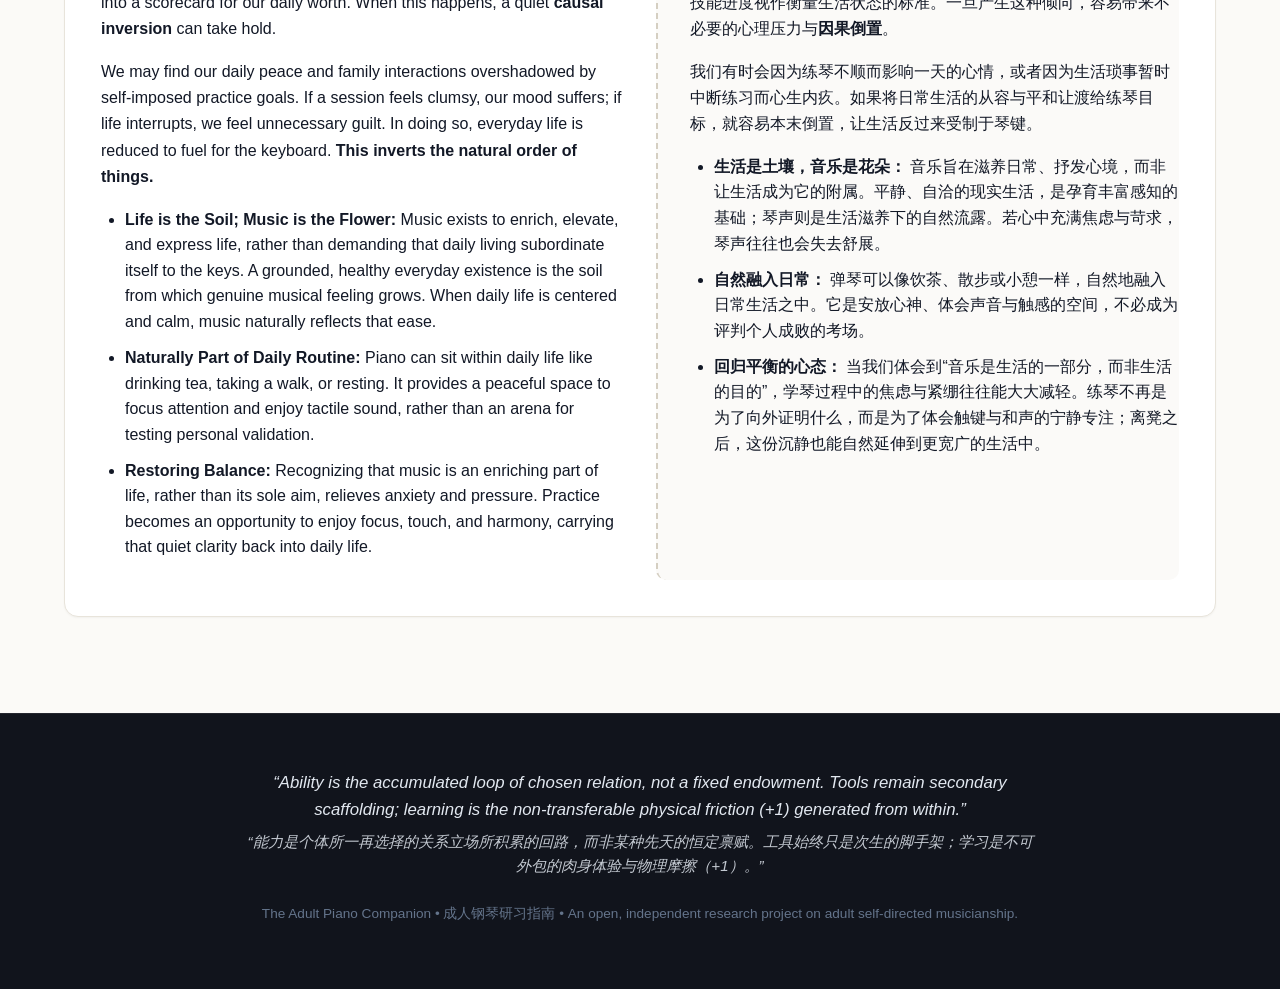
==== commit ee156058: "Align with Not-a-ToE principles: remove matcher quiz, adopt non-absolute open language" ====
--- a/index.html
+++ b/index.html
@@ -36,7 +36,7 @@
 
       <!-- Ground Quote Bar -->
       <div class="ground-quote-bar">
-        <span>“The problem was never the tools. The problem is the habitual allocation of causal power away from learning itself.”</span>
+        <span>“The limitation does not lie in the tools; it lies in the habitual allocation of causal power away from learning itself.”</span>
         <a href="https://powerpig99.github.io/not-a-toe/posts/the-unobservable-driver-of-learning/" target="_blank" rel="noopener noreferrer">Not a ToE Essay →</a>
       </div>
     </div>
@@ -52,7 +52,7 @@
         <button id="tab-btn-comparator" class="tab-btn" data-tab="comparator">⚖️ Trade-off Comparator</button>
         <button id="tab-btn-practice" class="tab-btn" data-tab="practice">🧠 Practice Architecture</button>
         <button id="tab-btn-repertoire" class="tab-btn" data-tab="repertoire">🎼 Repertoire Ladder</button>
-        <button id="tab-btn-matcher" class="tab-btn" data-tab="matcher">🧭 Toolkit Matcher</button>
+        <button id="tab-btn-favorites" class="tab-btn" data-tab="favorites">❤️ Resources I Enjoy</button>
       </nav>
     </div>
 
@@ -112,7 +112,7 @@
 
       <!-- Results Meta -->
       <div class="tool-results-bar">
-        <span id="tool-count">Showing 33 curated resources</span>
+        <span id="tool-count">Showing 34 curated resources</span>
       </div>
 
       <!-- Tools Grid -->
@@ -154,13 +154,13 @@
       </div>
     </section>
 
-    <!-- TAB 6: Interactive Toolkit Matcher -->
-    <section id="tab-matcher" class="tab-pane">
-      <div class="section-intro" style="text-align: center;">
-        <h2 class="section-title">Interactive Toolkit Matcher</h2>
-        <p class="section-subtitle" style="margin: 0 auto;">Answer 4 brief questions to instantly generate your tailored self-directed learning blueprint and practice cadence.</p>
+    <!-- TAB 6: Resources I Enjoy -->
+    <section id="tab-favorites" class="tab-pane">
+      <div class="section-intro">
+        <h2 id="favorites-section-title" class="section-title">Resources I Enjoy & Aesthetic Inspirations</h2>
+        <p id="favorites-section-subtitle" class="section-subtitle">Beyond mechanical drills lies the true wellspring of music: the artists, arrangements, and channels that sustain genuine aesthetic joy and fuel daily deliberate practice.</p>
       </div>
-      <div id="matcher-content">
+      <div id="favorites-content">
         <!-- Rendered by app.js -->
       </div>
     </section>
--- a/styles.css
+++ b/styles.css
@@ -674,20 +674,38 @@
   border-top: 1px solid var(--border-light);
 }
 
-.tool-details-btn {
-  background: transparent;
-  border: none;
+.clickable-card {
+  cursor: pointer;
+  user-select: none;
+  transition: transform 0.2s cubic-bezier(0.16, 1, 0.3, 1), box-shadow 0.2s ease, border-color 0.2s ease;
+}
+
+.clickable-card:hover {
+  transform: translateY(-4px);
+  box-shadow: var(--shadow-md);
+  border-color: var(--accent-bronze);
+}
+
+.clickable-card:focus-visible {
+  outline: 2px solid var(--accent-bronze);
+  outline-offset: 3px;
+}
+
+.card-open-hint {
+  font-size: 1.15rem;
+  font-weight: 700;
+  color: var(--ink-faint);
+  transition: transform 0.2s ease, color 0.2s ease;
+  line-height: 1;
+  display: inline-flex;
+  align-items: center;
+  justify-content: center;
+  padding: 2px 4px;
+}
+
+.clickable-card:hover .card-open-hint {
   color: var(--accent-bronze);
-  font-weight: 700;
-  font-size: 0.9rem;
-  cursor: pointer;
-  transition: var(--transition-fast);
-  padding: 4px 0;
-}
-
-.tool-details-btn:hover {
-  color: var(--accent-bronze-dark);
-  text-decoration: underline;
+  transform: translate(2px, -2px);
 }
 
 .platform-icons {
@@ -801,6 +819,120 @@
 /* ==========================================================================
    Tab 4: Practice Architecture Styles
    ========================================================================== */
+.practice-golden-banner {
+  background: var(--surface);
+  border: 1px solid var(--border);
+  border-left: 5px solid var(--accent-bronze);
+  border-radius: var(--radius-lg);
+  padding: 2.25rem;
+  box-shadow: var(--shadow-sm);
+  margin-bottom: 2.5rem;
+}
+
+.practice-golden-banner .principle-header {
+  margin-bottom: 1.75rem;
+}
+
+.principle-tag {
+  display: inline-block;
+  font-size: 0.75rem;
+  font-weight: 700;
+  text-transform: uppercase;
+  letter-spacing: 0.08em;
+  padding: 0.25rem 0.75rem;
+  border-radius: var(--radius-full);
+  background: var(--accent-bronze-light);
+  color: var(--accent-bronze-dark);
+  border: 1px solid rgba(171, 115, 40, 0.25);
+  margin-bottom: 0.85rem;
+}
+
+.principle-title {
+  font-family: "Playfair Display", Georgia, serif;
+  font-size: 1.75rem;
+  color: var(--ink-primary);
+  margin-bottom: 0.75rem;
+  line-height: 1.3;
+}
+
+.principle-subtitle {
+  font-size: 1.05rem;
+  color: var(--ink-secondary);
+  line-height: 1.6;
+}
+
+.principle-pillars-grid {
+  display: grid;
+  grid-template-columns: repeat(auto-fit, minmax(280px, 1fr));
+  gap: 1.5rem;
+  margin-bottom: 2rem;
+}
+
+.principle-pillar-card {
+  background: var(--bg);
+  border: 1px solid var(--border);
+  border-radius: var(--radius-md);
+  padding: 1.5rem;
+  position: relative;
+  transition: transform 0.2s ease, box-shadow 0.2s ease;
+}
+
+.principle-pillar-card:hover {
+  transform: translateY(-2px);
+  box-shadow: var(--shadow-sm);
+}
+
+.pillar-badge {
+  font-family: "Playfair Display", Georgia, serif;
+  font-size: 1.25rem;
+  font-weight: 800;
+  color: var(--accent-bronze);
+  margin-bottom: 0.5rem;
+  line-height: 1;
+}
+
+.pillar-title {
+  font-size: 1.05rem;
+  font-weight: 700;
+  color: var(--ink-primary);
+  margin-bottom: 0.65rem;
+  line-height: 1.4;
+}
+
+.pillar-desc {
+  font-size: 0.92rem;
+  color: var(--ink-secondary);
+  line-height: 1.6;
+}
+
+.principle-litmus-box {
+  display: flex;
+  align-items: center;
+  gap: 1.25rem;
+  background: var(--accent-bronze-light);
+  border: 1px solid rgba(171, 115, 40, 0.3);
+  border-radius: var(--radius-md);
+  padding: 1.25rem 1.75rem;
+}
+
+.litmus-icon {
+  font-size: 1.75rem;
+  flex-shrink: 0;
+}
+
+.litmus-content {
+  flex-grow: 1;
+}
+
+.litmus-quote {
+  font-family: "Playfair Display", Georgia, serif;
+  font-size: 1.15rem;
+  font-style: italic;
+  font-weight: 600;
+  color: var(--accent-bronze-dark);
+  line-height: 1.5;
+}
+
 .practice-cycle-grid {
   display: grid;
   grid-template-columns: repeat(auto-fit, minmax(250px, 1fr));
@@ -1010,125 +1142,6 @@
   font-size: 0.88rem;
   color: var(--ink-primary);
   font-style: italic;
-}
-
-/* ==========================================================================
-   Tab 6: Interactive Matcher Styles
-   ========================================================================== */
-.matcher-card {
-  background: var(--surface);
-  border: 1px solid var(--border);
-  border-radius: var(--radius-xl);
-  padding: 2.5rem;
-  box-shadow: var(--shadow-sm);
-  max-width: 860px;
-  margin: 0 auto;
-}
-
-.quiz-progress-bar {
-  height: 6px;
-  background: var(--border-light);
-  border-radius: var(--radius-full);
-  margin-bottom: 2rem;
-  overflow: hidden;
-}
-
-.quiz-progress-fill {
-  height: 100%;
-  width: 25%;
-  background: var(--accent-bronze);
-  transition: width 0.3s ease;
-}
-
-.quiz-question-box {
-  margin-bottom: 2rem;
-}
-
-.quiz-question-title {
-  font-family: "Playfair Display", Georgia, serif;
-  font-size: 1.45rem;
-  color: var(--ink-primary);
-  margin-bottom: 1.5rem;
-}
-
-.quiz-options-list {
-  display: flex;
-  flex-direction: column;
-  gap: 0.9rem;
-}
-
-.quiz-option-btn {
-  background: var(--bg);
-  border: 2px solid var(--border);
-  border-radius: var(--radius-md);
-  padding: 1.15rem 1.4rem;
-  text-align: left;
-  font-size: 1rem;
-  color: var(--ink-primary);
-  cursor: pointer;
-  transition: var(--transition-fast);
-  display: flex;
-  align-items: center;
-  justify-content: space-between;
-}
-
-.quiz-option-btn:hover {
-  border-color: var(--accent-bronze);
-  background: #ffffff;
-  transform: translateX(4px);
-}
-
-.quiz-option-btn.selected {
-  border-color: var(--accent-bronze);
-  background: var(--accent-bronze-light);
-  font-weight: 600;
-}
-
-.quiz-result-container {
-  display: none;
-  animation: fadeIn 0.4s ease;
-}
-
-.quiz-result-box {
-  background: var(--bg);
-  border: 1px solid var(--border);
-  border-radius: var(--radius-lg);
-  padding: 2rem;
-  margin-bottom: 2rem;
-}
-
-.blueprint-result-header {
-  margin-bottom: 1.5rem;
-  padding-bottom: 1rem;
-  border-bottom: 1px solid var(--border);
-}
-
-.blueprint-result-header h3 {
-  font-family: "Playfair Display", Georgia, serif;
-  font-size: 1.6rem;
-  color: var(--ink-primary);
-}
-
-.recommendation-group {
-  margin-bottom: 1.5rem;
-}
-
-.recommendation-group h4 {
-  font-size: 0.9rem;
-  text-transform: uppercase;
-  letter-spacing: 0.05em;
-  color: var(--accent-bronze-dark);
-  margin-bottom: 0.5rem;
-}
-
-.recommendation-group ul {
-  margin-left: 1.25rem;
-  font-size: 0.98rem;
-  color: var(--ink-primary);
-}
-
-.recommendation-group li {
-  margin-bottom: 0.45rem;
 }
 
 /* ==========================================================================
@@ -1247,3 +1260,130 @@
     padding: 1.5rem;
   }
 }
+
+/* ============================================================
+   TAB 7: Resources I Enjoy & Aesthetic Inspirations
+   ============================================================ */
+.favorites-grid {
+  display: flex;
+  flex-direction: column;
+  gap: 2rem;
+  margin-top: 1.5rem;
+}
+
+.favorite-card {
+  background: var(--bg-card);
+  border: 1px solid var(--border);
+  border-radius: var(--radius-lg);
+  padding: 2rem;
+  box-shadow: var(--shadow-sm);
+  transition: var(--transition-fast);
+}
+
+.favorite-card:hover {
+  box-shadow: var(--shadow-md);
+  border-color: var(--accent-bronze-light);
+}
+
+.favorite-header {
+  display: flex;
+  justify-content: space-between;
+  align-items: flex-start;
+  gap: 1rem;
+  margin-bottom: 0.75rem;
+  flex-wrap: wrap;
+}
+
+.favorite-author-name {
+  font-family: var(--font-serif);
+  font-size: 1.55rem;
+  font-weight: 700;
+  color: var(--ink-primary);
+  line-height: 1.25;
+}
+
+.favorite-channel-handle {
+  font-size: 0.92rem;
+  font-weight: 600;
+  color: var(--accent-bronze-dark);
+  margin-top: 0.25rem;
+}
+
+.favorite-role-box {
+  font-size: 1.05rem;
+  font-weight: 600;
+  color: var(--ink-secondary);
+  margin-bottom: 0.85rem;
+  line-height: 1.4;
+}
+
+.favorite-tags-bar {
+  display: flex;
+  flex-wrap: wrap;
+  gap: 0.45rem;
+  margin-bottom: 1.25rem;
+}
+
+.favorite-tag {
+  background: var(--bg-subtle);
+  border: 1px solid var(--border);
+  font-size: 0.8rem;
+  font-weight: 600;
+  color: var(--ink-muted);
+  padding: 0.2rem 0.65rem;
+  border-radius: var(--radius-full);
+}
+
+.favorite-description-box {
+  font-size: 0.98rem;
+  line-height: 1.65;
+  color: var(--ink-primary);
+  margin-bottom: 1.25rem;
+}
+
+.favorite-why-box {
+  background: rgba(247, 245, 240, 0.9);
+  border: 1px solid var(--border);
+  border-left: 4px solid var(--accent-bronze);
+  border-radius: 0 var(--radius-md) var(--radius-md) 0;
+  padding: 1.25rem 1.4rem;
+  margin-bottom: 1.5rem;
+}
+
+.favorite-subheading {
+  font-size: 0.92rem;
+  font-weight: 700;
+  color: var(--accent-bronze-dark);
+  margin-bottom: 0.5rem;
+  display: flex;
+  align-items: center;
+  gap: 0.4rem;
+}
+
+.favorite-subcontent {
+  font-size: 0.93rem;
+  line-height: 1.6;
+  color: var(--ink-secondary);
+}
+
+.favorite-meta-grid {
+  display: grid;
+  grid-template-columns: 1fr 1fr;
+  gap: 1.25rem;
+}
+
+.favorite-meta-col {
+  background: var(--bg-subtle);
+  border: 1px solid var(--border);
+  border-radius: var(--radius-md);
+  padding: 1.15rem;
+}
+
+@media (max-width: 768px) {
+  .favorite-meta-grid {
+    grid-template-columns: 1fr;
+  }
+  .favorite-card {
+    padding: 1.4rem;
+  }
+}
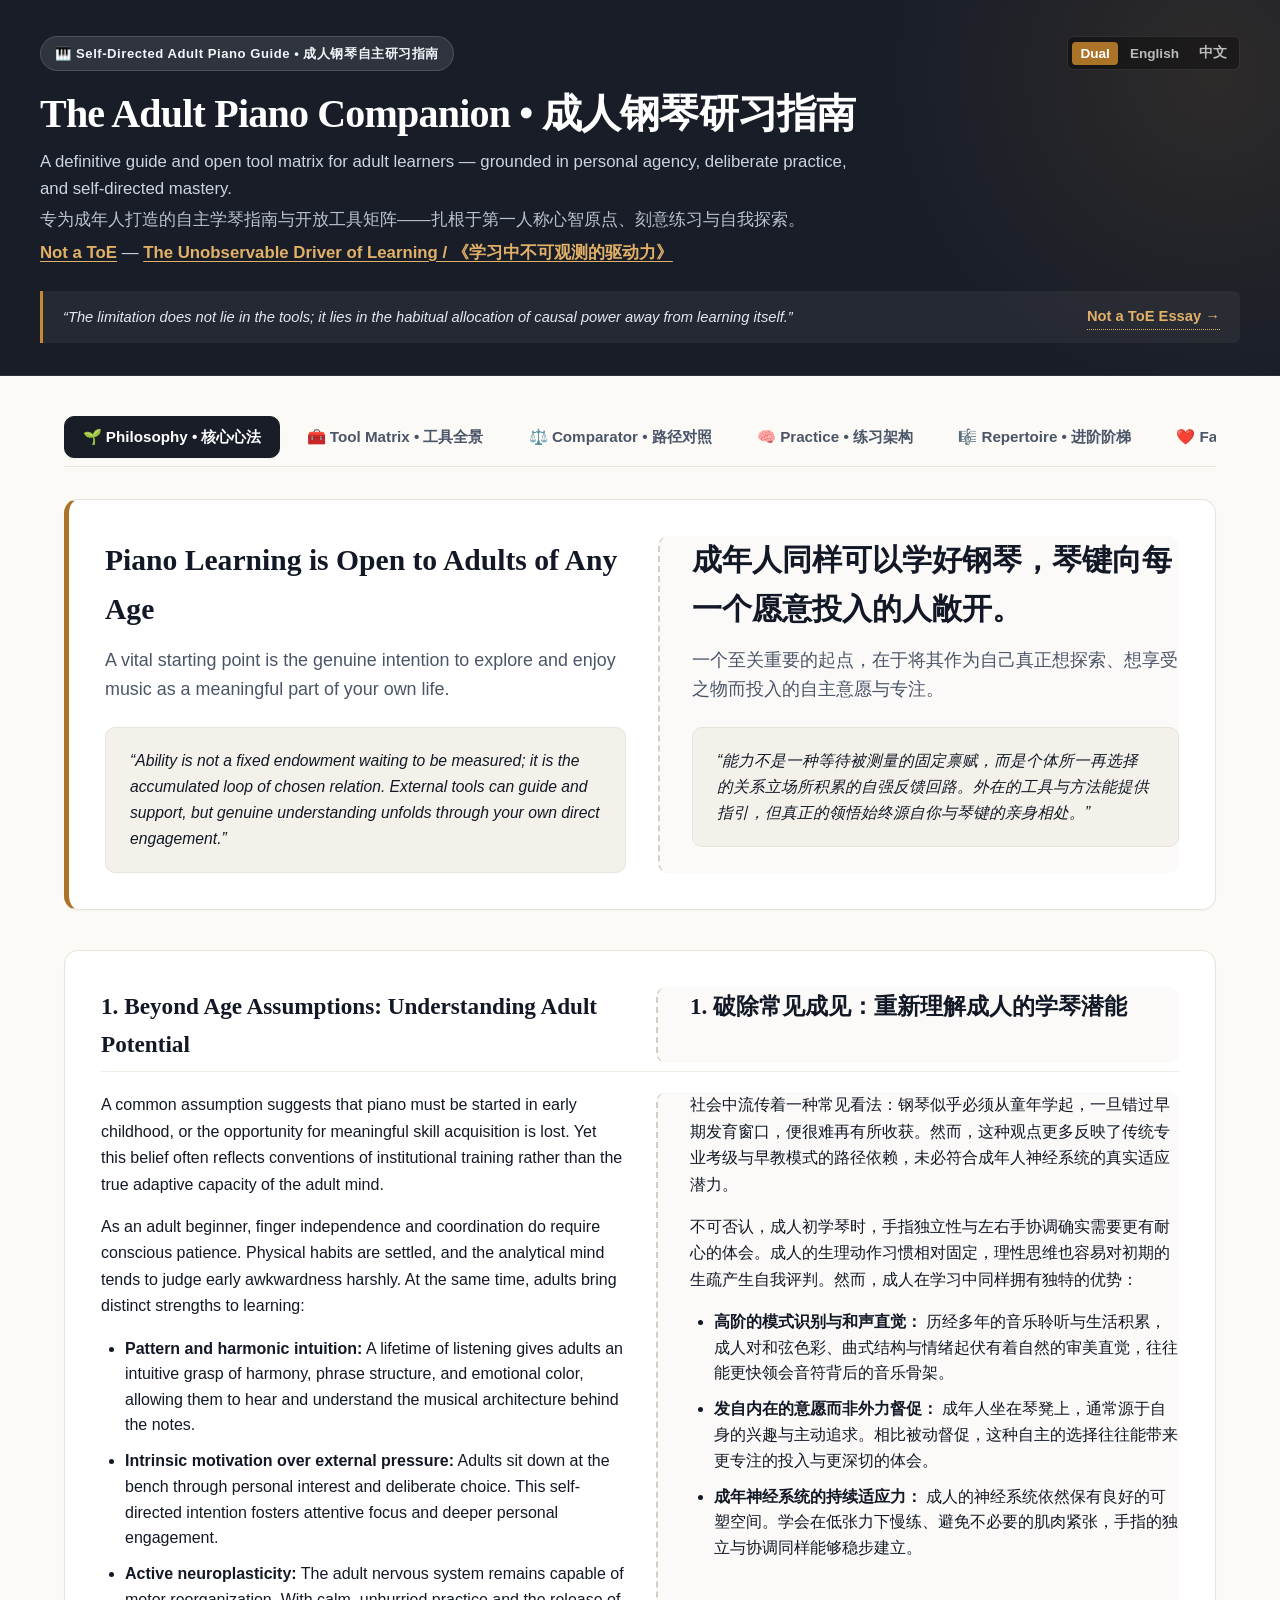
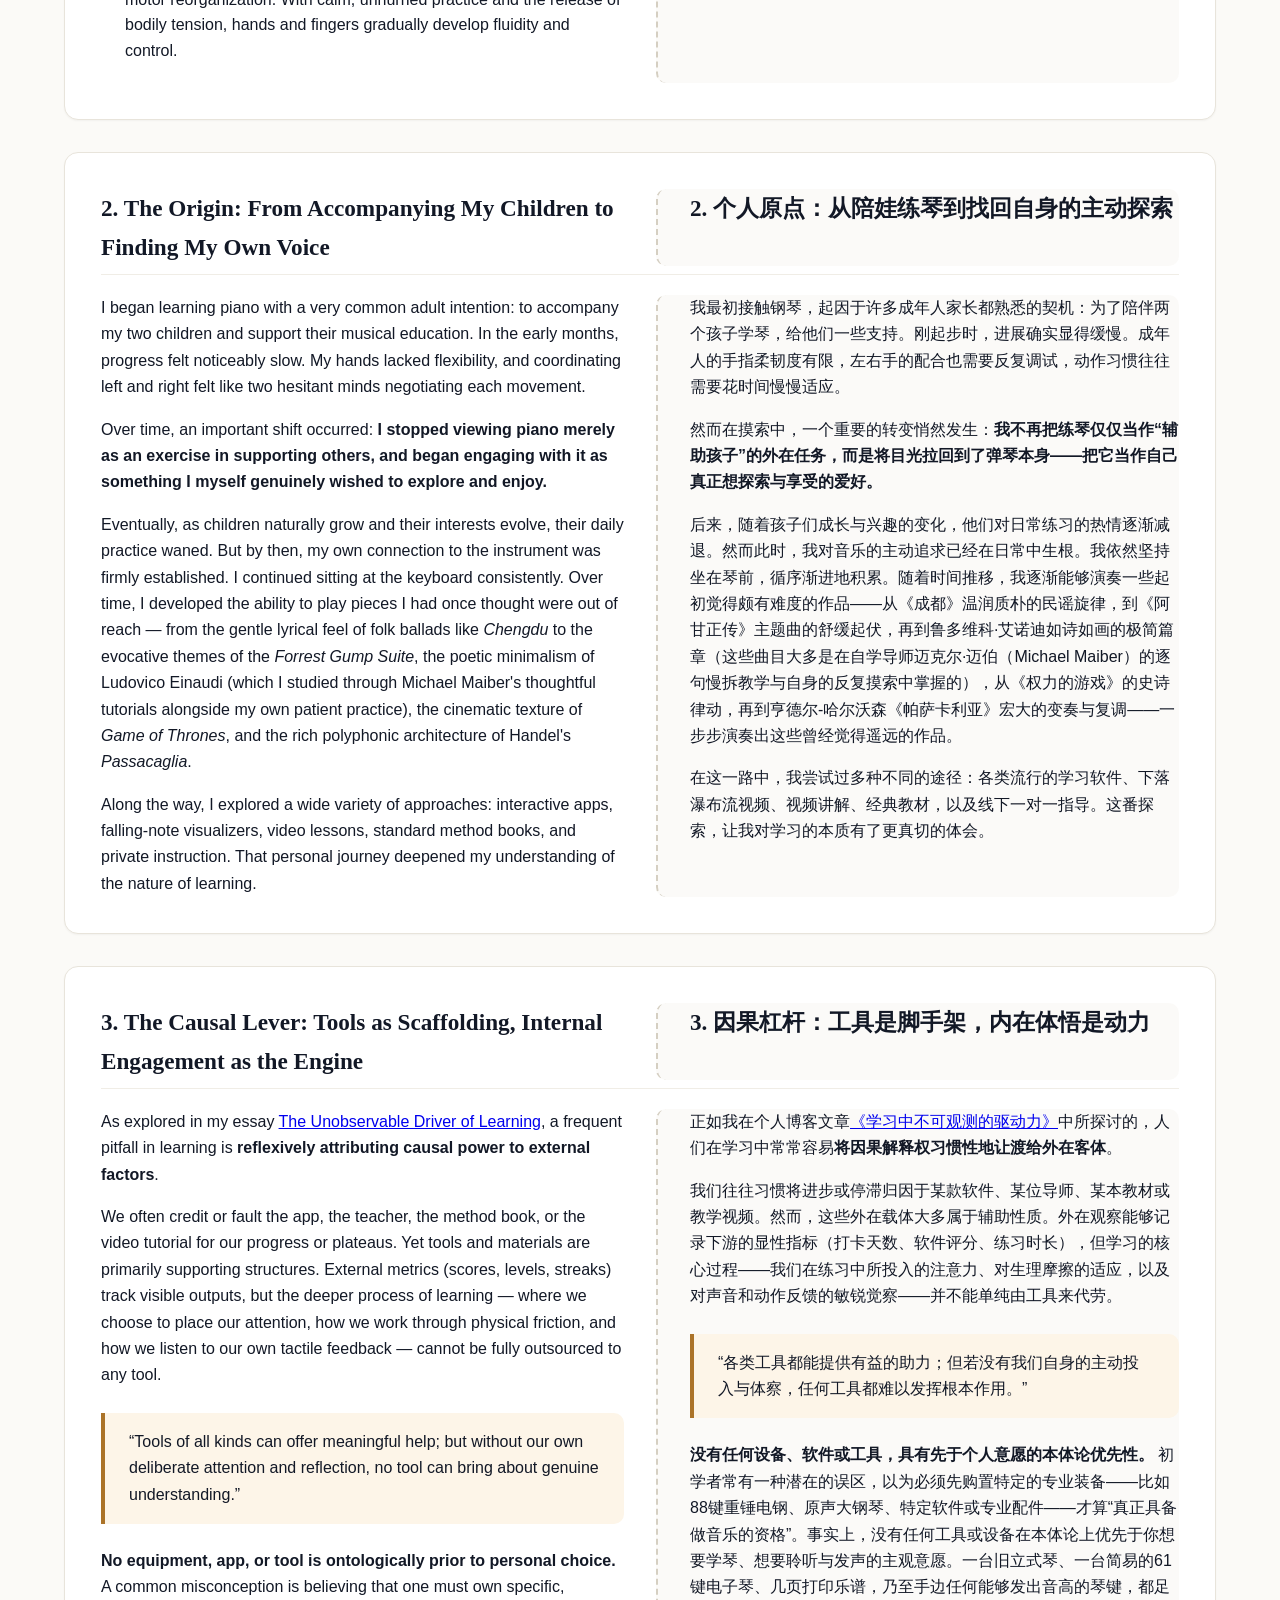
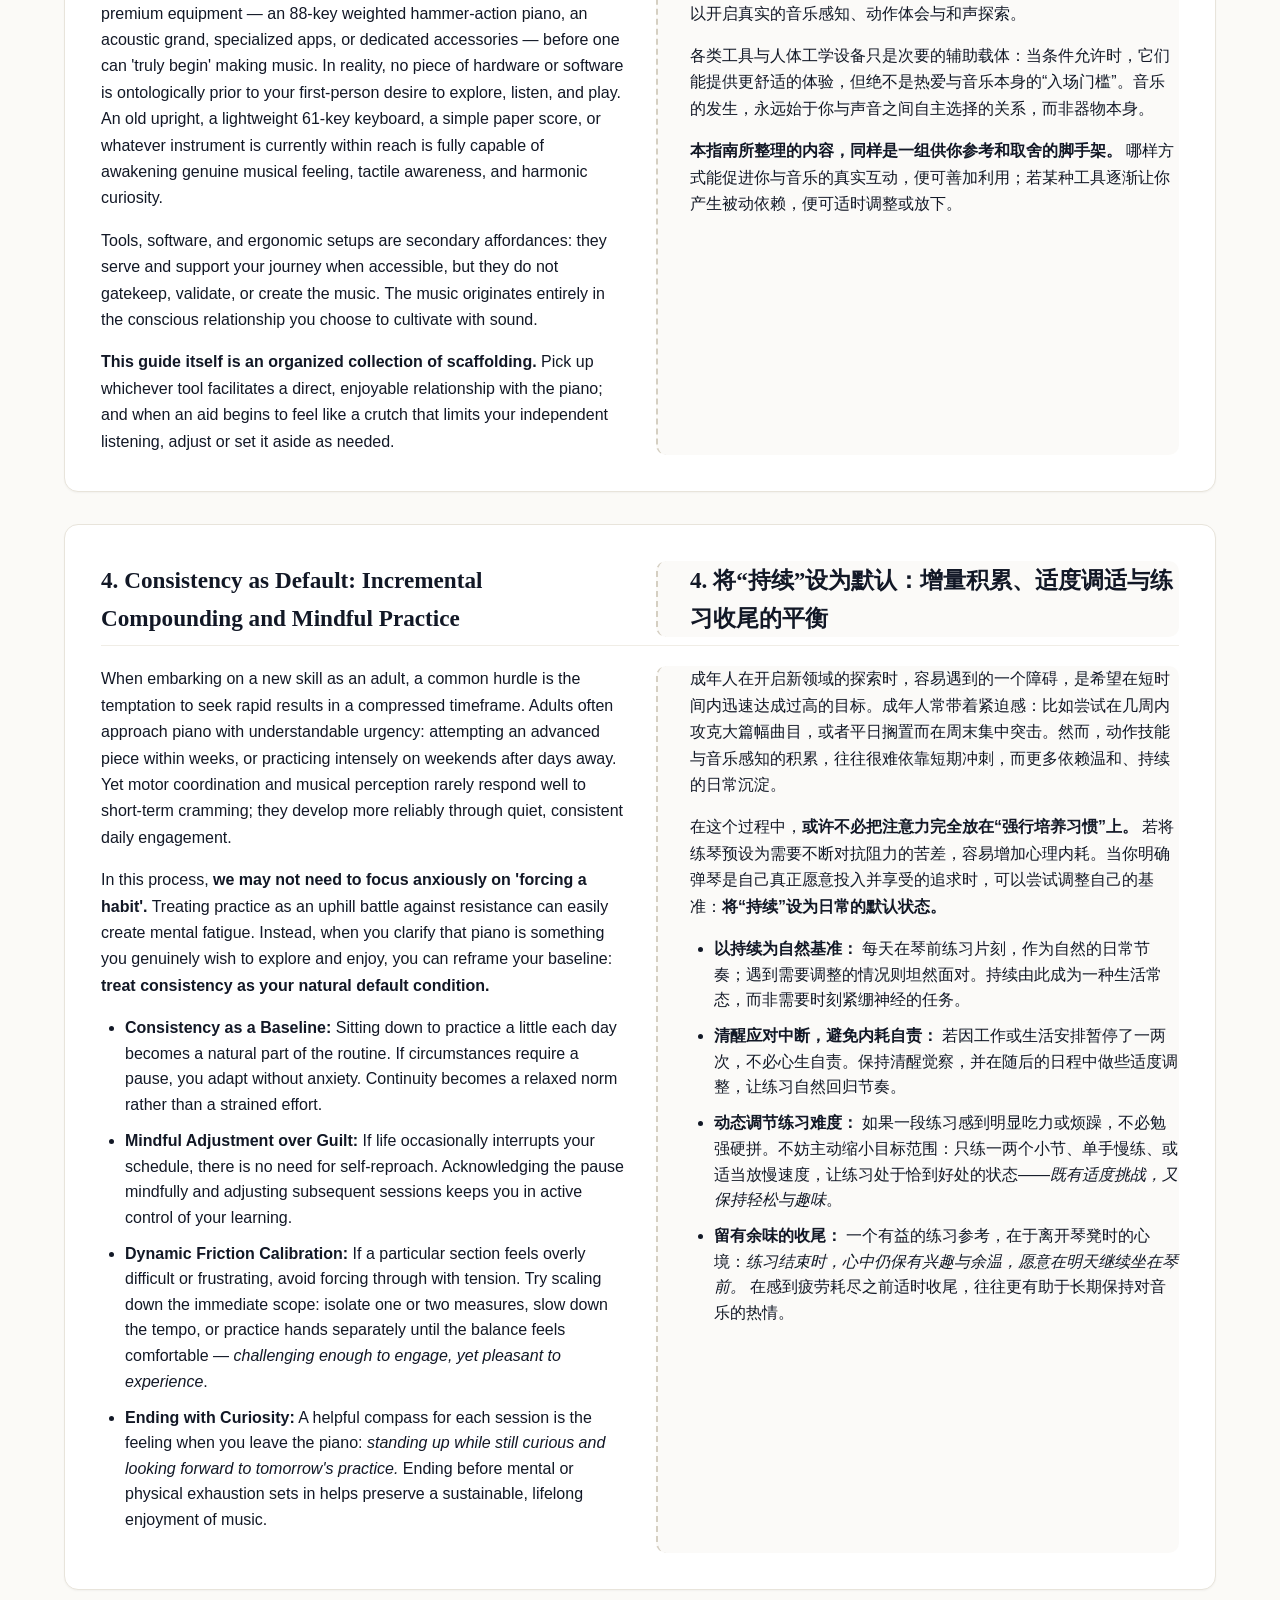
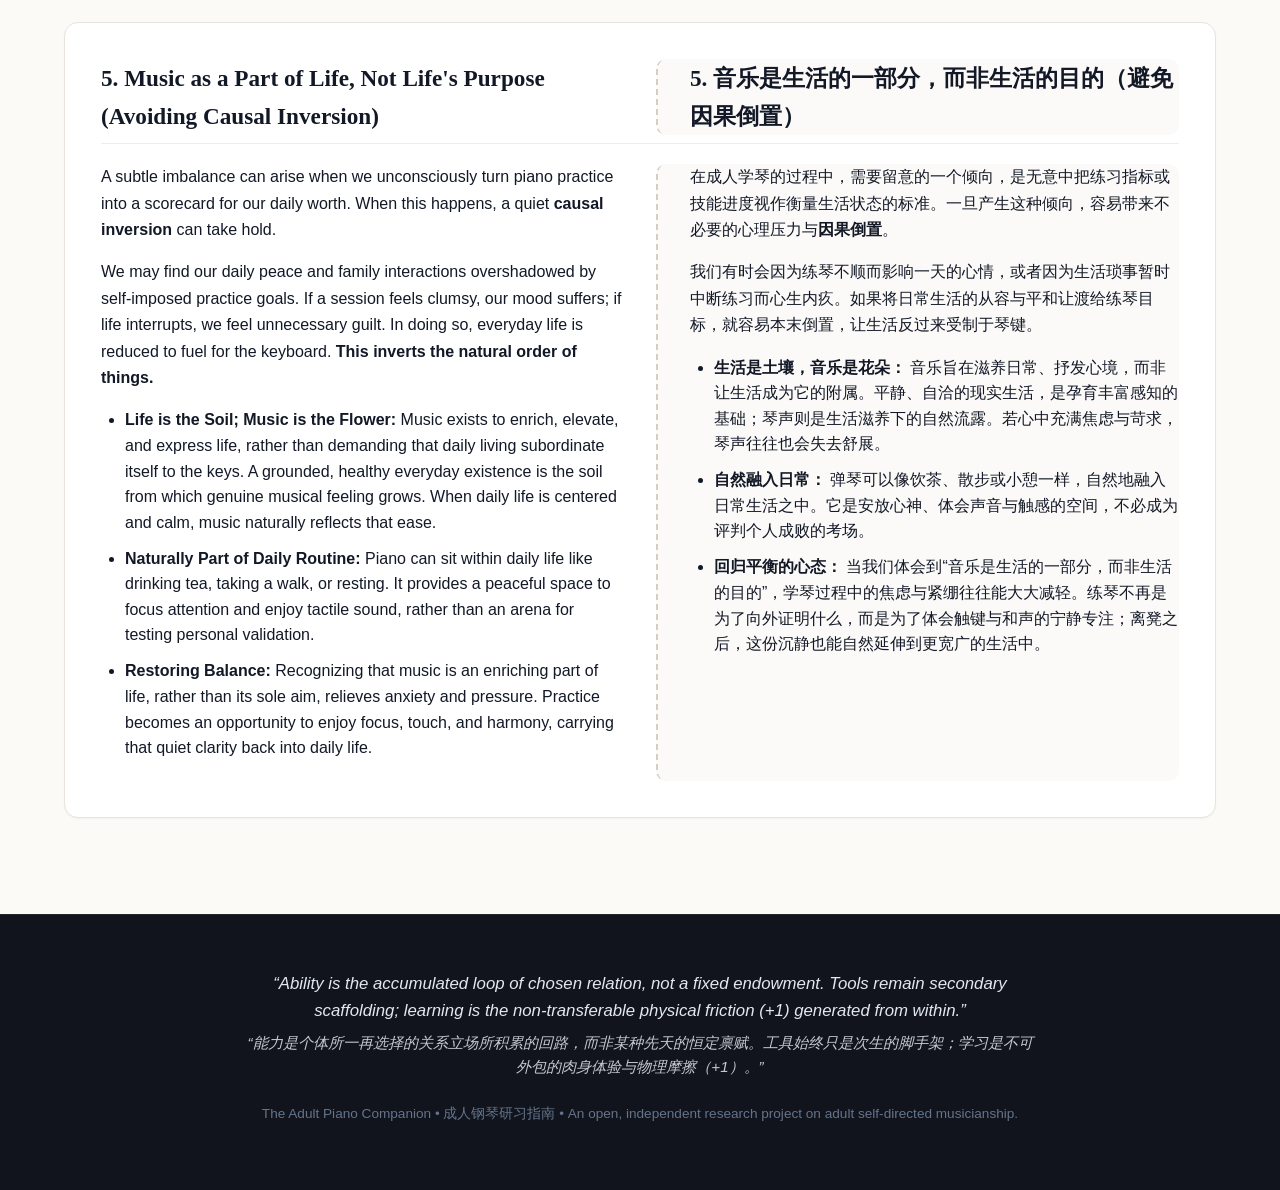
==== commit 57a958b3: "Reframe tools, apps, and equipment as secondary to first-person desire to learn" ====
--- a/index.html
+++ b/index.html
@@ -65,6 +65,11 @@
 
     <!-- TAB 2: Tool Matrix -->
     <section id="tab-matrix" class="tab-pane">
+      <div class="section-intro">
+        <h2 id="matrix-section-title" class="section-title">Curated Tool & Resource Matrix</h2>
+        <p id="matrix-section-subtitle" class="section-subtitle">As long as you want to learn, any equipment within reach can get you started; better equipment simply does a better job supporting your journey. Tools are always secondary to personal choice.</p>
+      </div>
+
       <!-- Search & Filters -->
       <div class="controls-panel">
         <div class="search-box">
@@ -124,8 +129,8 @@
     <!-- TAB 3: Trade-off Comparator -->
     <section id="tab-comparator" class="tab-pane">
       <div class="section-intro">
-        <h2 class="section-title">Critical Trade-offs in Adult Piano Learning</h2>
-        <p class="section-subtitle">Every tool or methodology is temporary scaffolding. Compare alternatives honestly to find your genuine high-leverage driver.</p>
+        <h2 id="comparator-section-title" class="section-title">Critical Trade-offs in Adult Piano Learning</h2>
+        <p id="comparator-section-subtitle" class="section-subtitle">Tools and setups are secondary scaffolding. Compare alternatives honestly to find what supports your personal journey without making gear the deciding factor.</p>
       </div>
       <div id="comparator-content">
         <!-- Rendered by app.js -->
@@ -135,8 +140,8 @@
     <!-- TAB 4: Practice Architecture & Neuroplasticity -->
     <section id="tab-practice" class="tab-pane">
       <div class="section-intro">
-        <h2 class="section-title">Adult Neuroplasticity & Practice Architecture</h2>
-        <p class="section-subtitle">Adults do not lack neurological adaptability; they lack deliberate, tension-free feedback loops. Master the four-stage cycle and time-boxed blueprints.</p>
+        <h2 id="practice-section-title" class="section-title">Adult Neuroplasticity & Practice Architecture</h2>
+        <p id="practice-section-subtitle" class="section-subtitle">Adults do not lack neurological adaptability; they benefit from deliberate, tension-free feedback loops and unhurried daily practice.</p>
       </div>
       <div id="practice-content">
         <!-- Rendered by app.js -->
@@ -146,8 +151,8 @@
     <!-- TAB 5: Repertoire Ladder -->
     <section id="tab-repertoire" class="tab-pane">
       <div class="section-intro">
-        <h2 class="section-title">Curated Adult Repertoire Ladder</h2>
-        <p class="section-subtitle">Progressive musical milestones that respect adult sensibilities — from foundational coordination to expressive masterpieces like Chengdu, Forrest Gump, and Handel's Passacaglia.</p>
+        <h2 id="repertoire-section-title" class="section-title">Curated Adult Repertoire Ladder</h2>
+        <p id="repertoire-section-subtitle" class="section-subtitle">Progressive musical milestones that respect adult sensibilities — from foundational coordination to expressive masterpieces like Chengdu, Forrest Gump, and Handel's Passacaglia.</p>
       </div>
       <div id="repertoire-content">
         <!-- Rendered by app.js -->
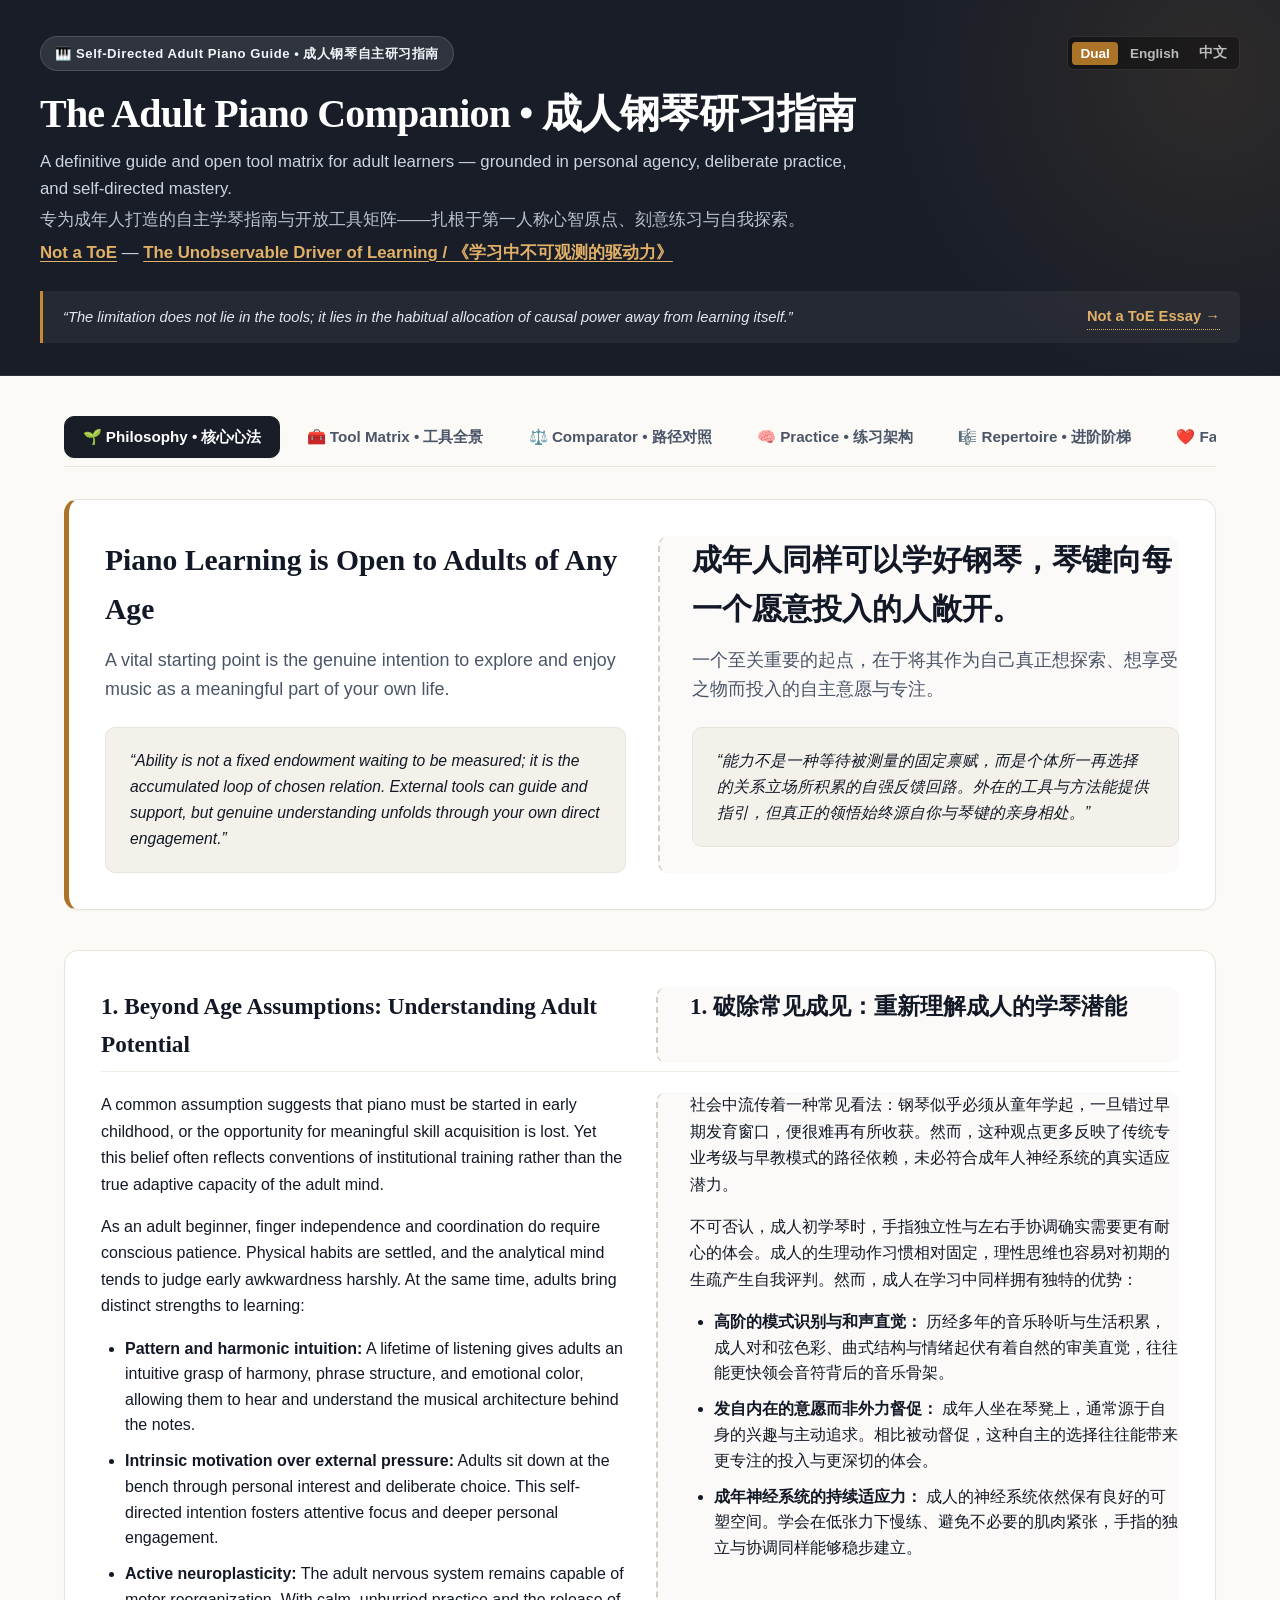
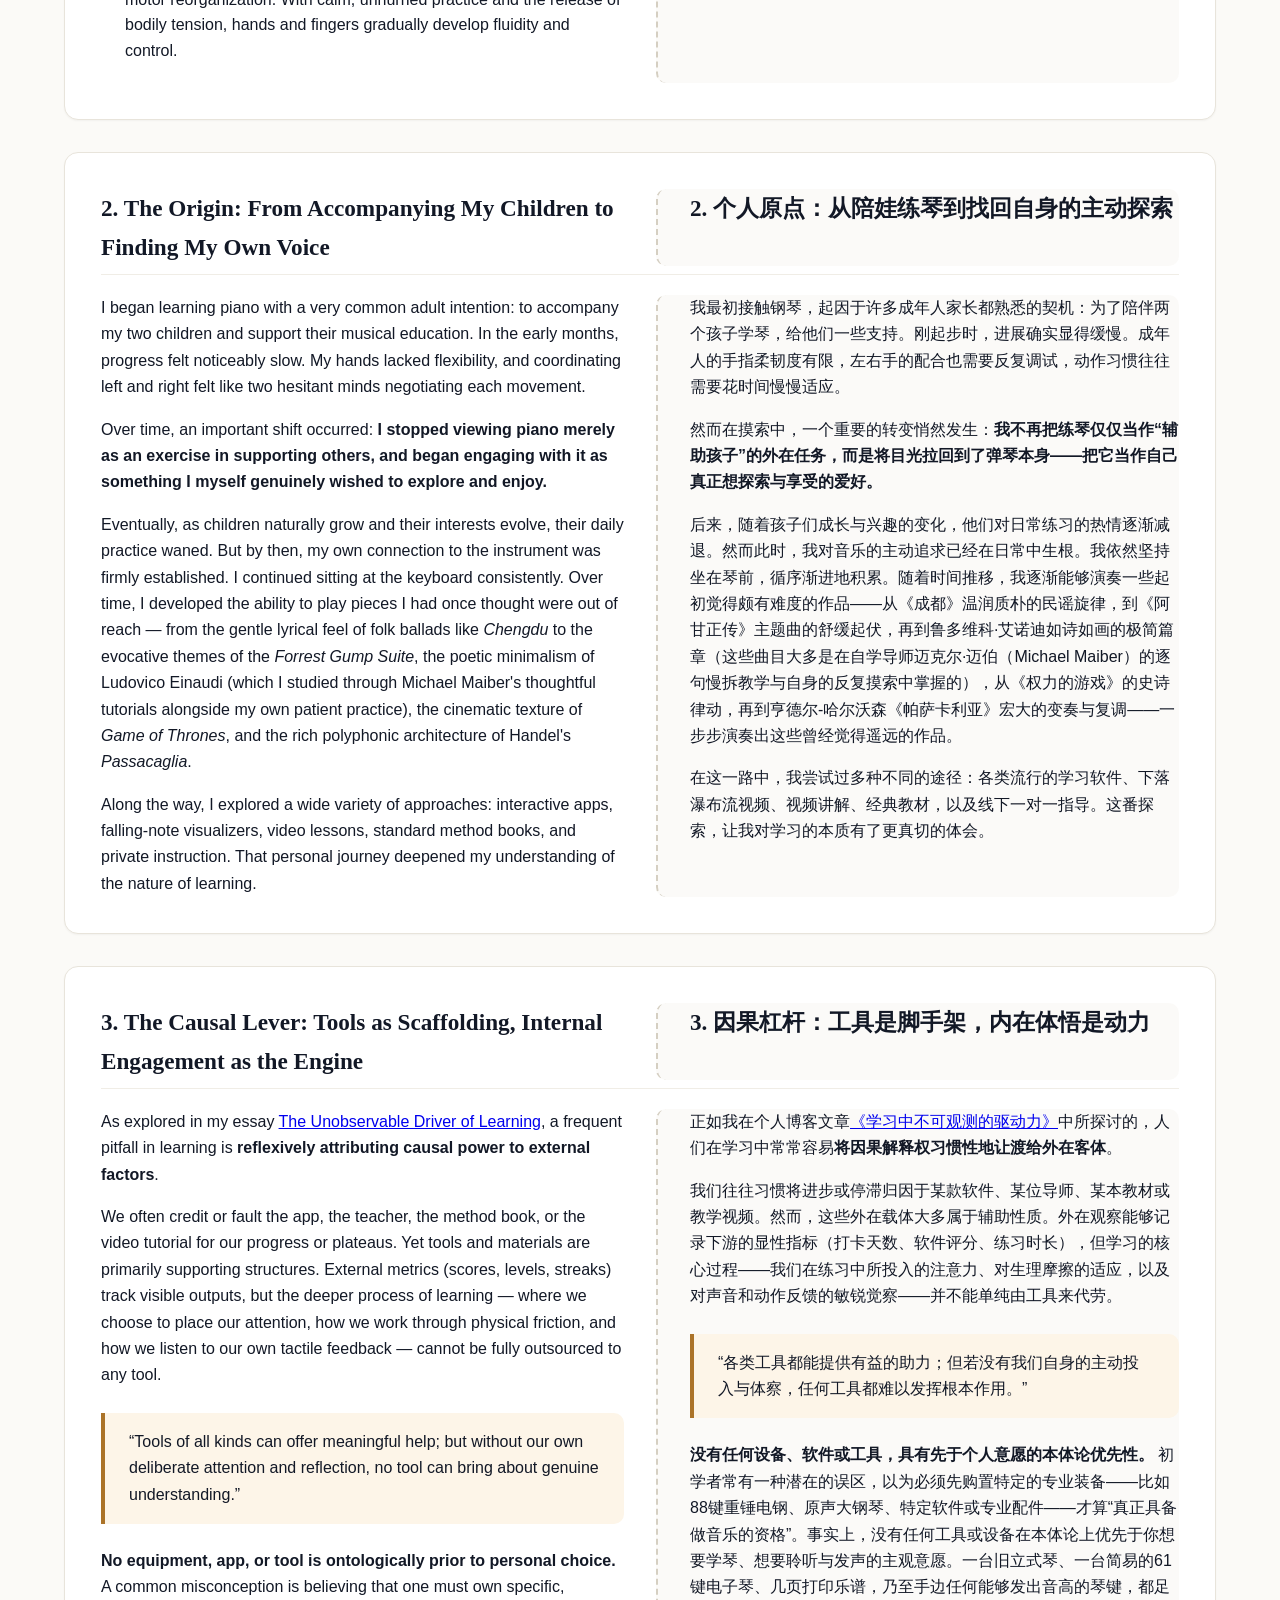
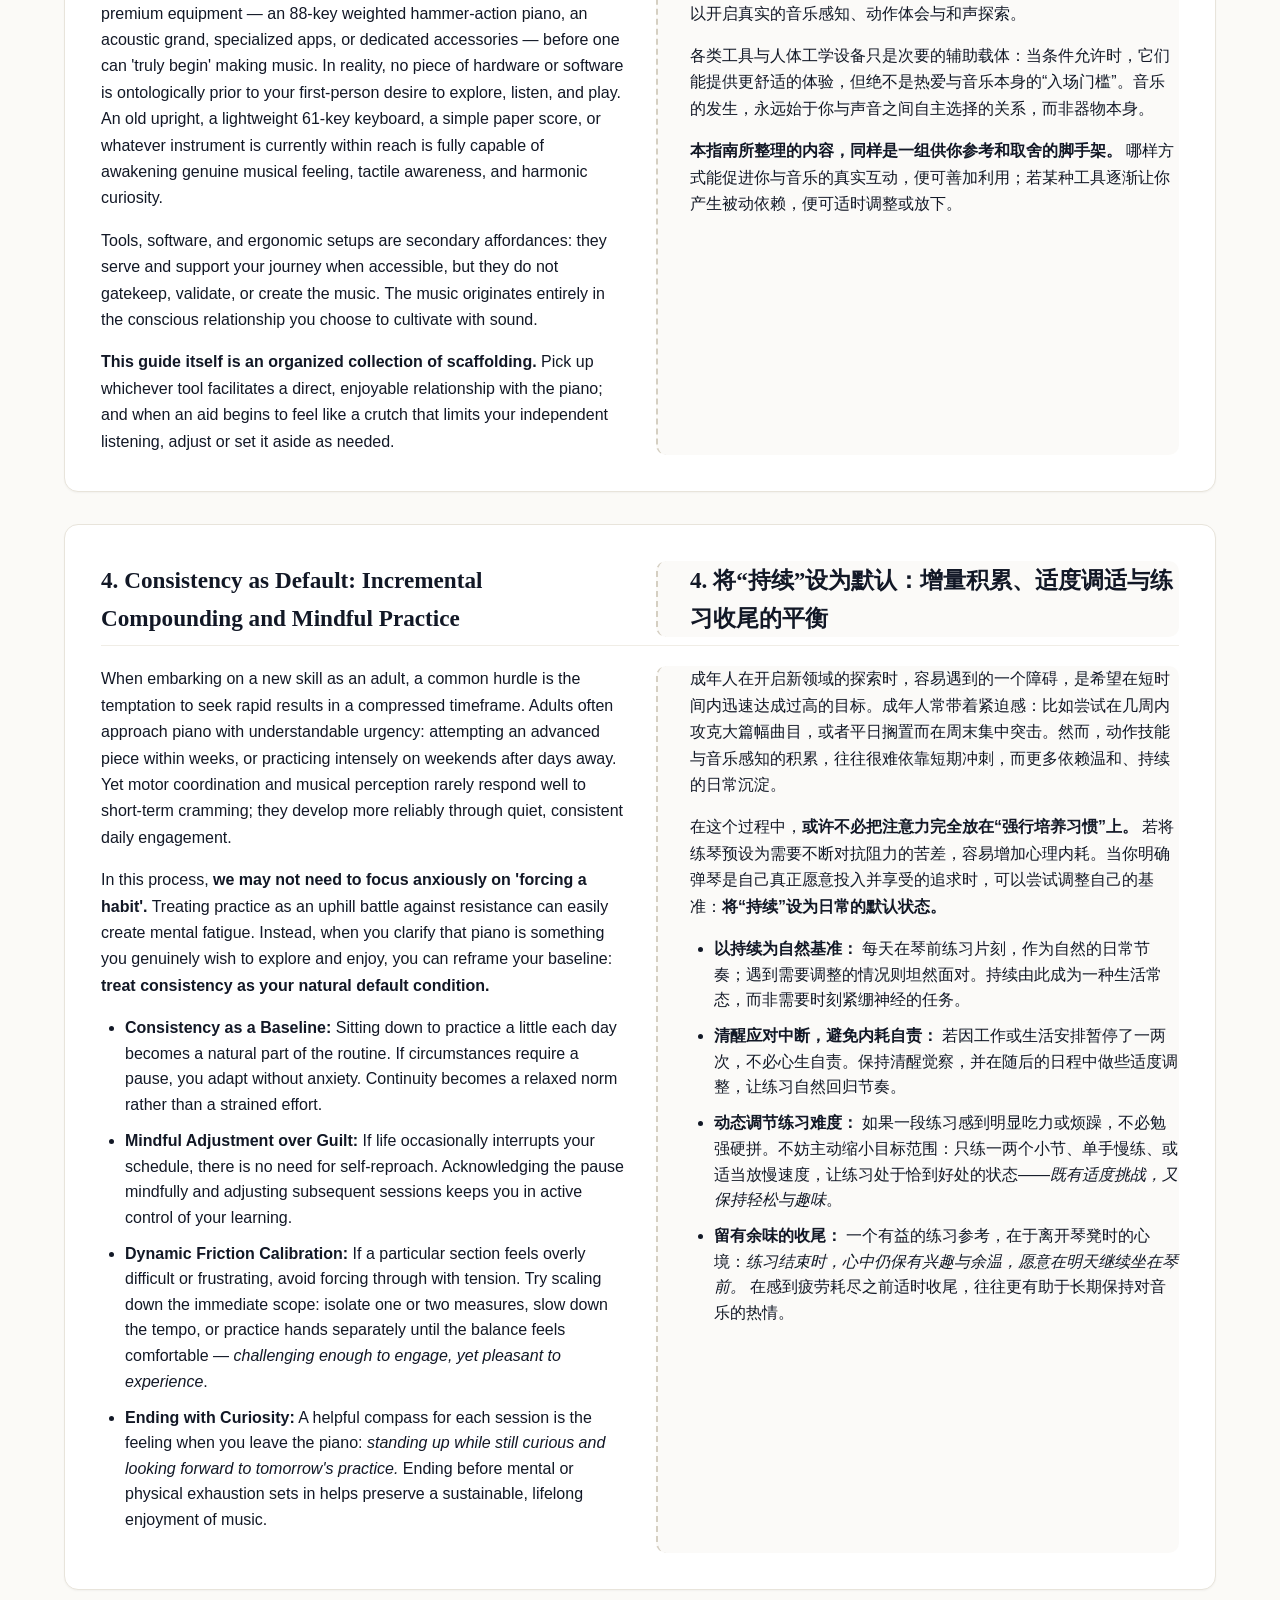
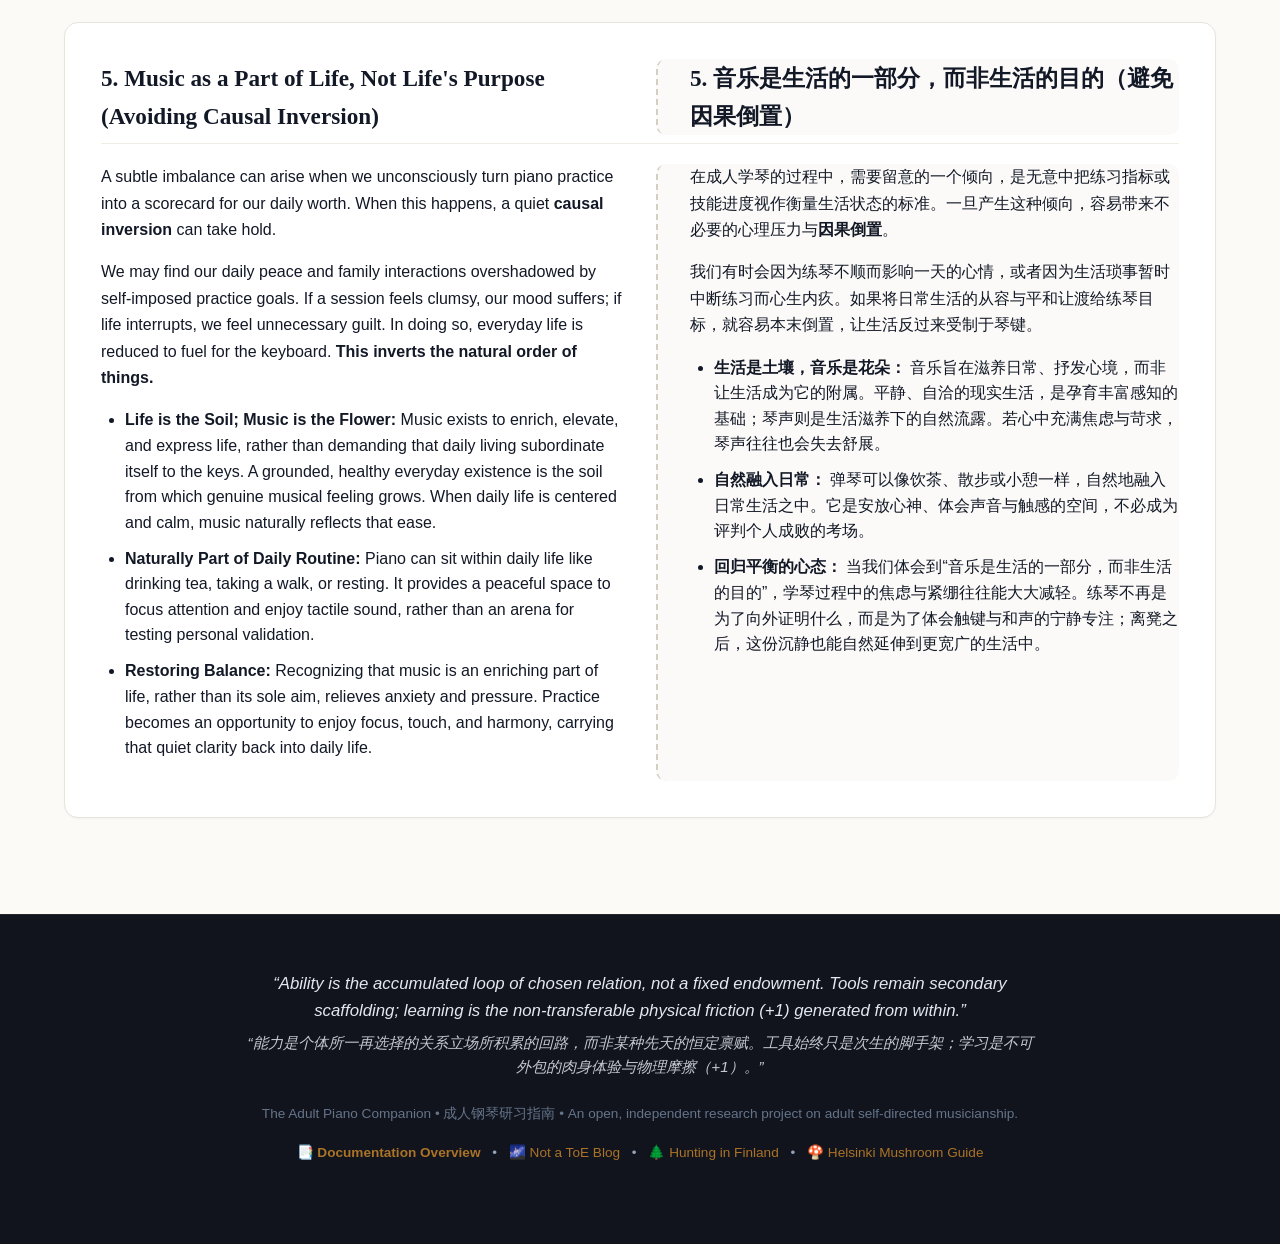
==== commit e2b162b4: "feat: compile all markdown docs to standalone HTML webpages and add ecosystem links" ====
--- a/index.html
+++ b/index.html
@@ -190,6 +190,12 @@
       <p id="footer-note" class="footer-note">
         The Adult Piano Companion • An open, independent research project on adult self-directed musicianship.
       </p>
+      <p style="margin: 1rem 0; font-size: 0.85rem;">
+        <a href="overview.html" style="color: var(--accent-bronze); text-decoration: none; margin: 0 0.5rem; font-weight: 600;">📑 Documentation Overview</a> •
+        <a href="https://powerpig99.github.io/not-a-toe/" style="color: var(--accent-bronze); text-decoration: none; margin: 0 0.5rem;" target="_blank" rel="noopener">🌌 Not a ToE Blog</a> •
+        <a href="https://powerpig99.github.io/hunting-in-finland/" style="color: var(--accent-bronze); text-decoration: none; margin: 0 0.5rem;" target="_blank" rel="noopener">🌲 Hunting in Finland</a> •
+        <a href="https://powerpig99.github.io/helsinki-mushroom-guide/" style="color: var(--accent-bronze); text-decoration: none; margin: 0 0.5rem;" target="_blank" rel="noopener">🍄 Helsinki Mushroom Guide</a>
+      </p>
     </div>
   </footer>
 
